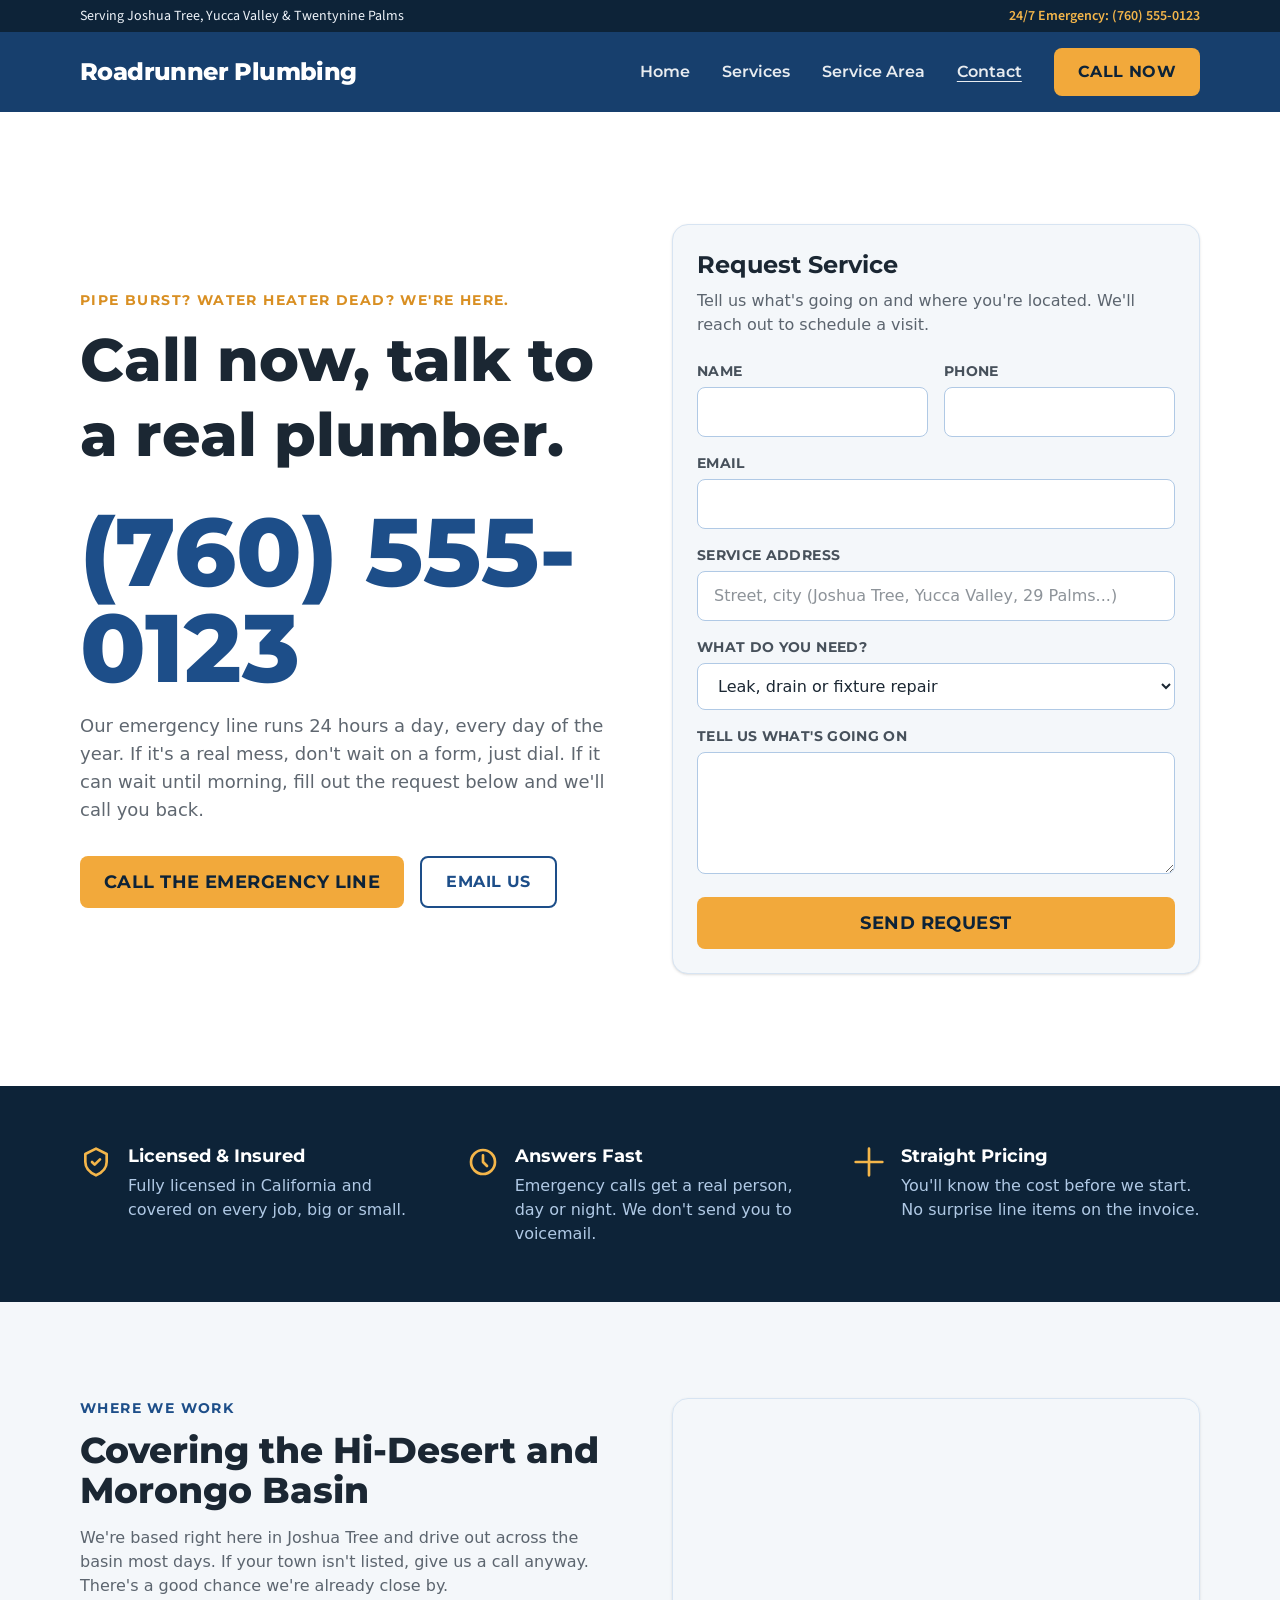
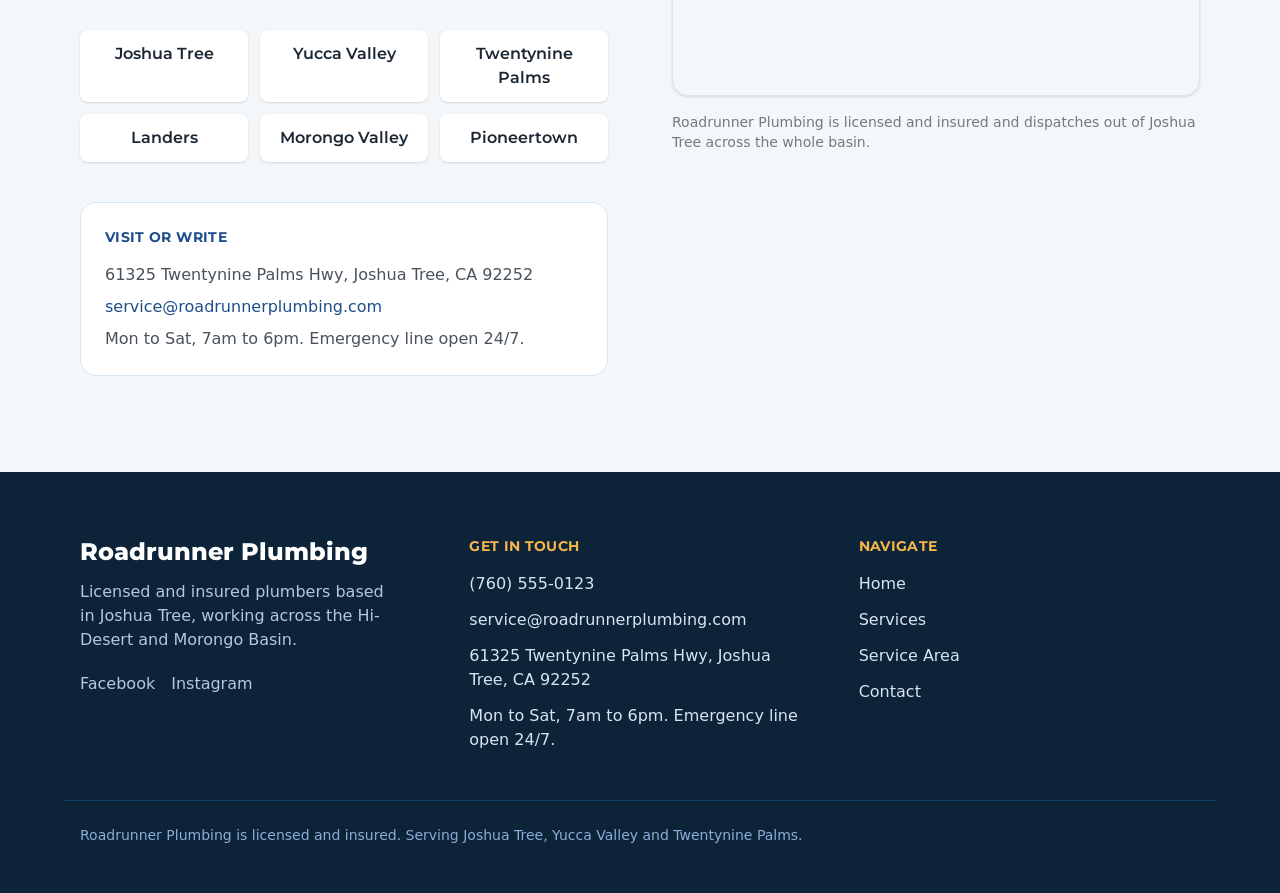
==== contact.html @ be27f676 "Initial site generated by Tibly" ====
<!DOCTYPE html>
<html lang="en">
<head>
<meta charset="utf-8">
<meta name="viewport" content="width=device-width, initial-scale=1">
<title>Contact Roadrunner Plumbing | Joshua Tree, Yucca Valley &amp; Twentynine Palms</title>
<meta name="description" content="Call our 24/7 emergency line or send us your plumbing issue and we'll get back to you fast. Roadrunner Plumbing serves Joshua Tree, Yucca Valley and Twentynine Palms.">
<link rel="canonical" href="https://roadrunner-plumbing-5450.sites.tibly.ai/contact">
<meta property="og:type" content="website">
<meta property="og:url" content="https://roadrunner-plumbing-5450.sites.tibly.ai/contact">
<meta property="og:site_name" content="Roadrunner Plumbing">
<meta property="og:title" content="Contact Roadrunner Plumbing | Joshua Tree, Yucca Valley &amp; Twentynine Palms">
<meta property="og:description" content="Call our 24/7 emergency line or send us your plumbing issue and we'll get back to you fast. Roadrunner Plumbing serves Joshua Tree, Yucca Valley and Twentynine Palms.">
<meta name="twitter:card" content="summary_large_image">
<link rel="icon" href="/favicon.svg" type="image/svg+xml">
<link rel="preconnect" href="https://fonts.googleapis.com">
<link rel="preconnect" href="https://fonts.gstatic.com" crossorigin>
<link href="https://fonts.googleapis.com/css2?family=Montserrat:wght@500;700;800;900&family=Source+Sans+Pro:wght@400;600&display=swap" rel="stylesheet">
<style>details[open] > *:not(summary){animation:tibly-acc .35s ease}@keyframes tibly-acc{from{opacity:0;transform:translateY(-4px)}}</style>
<style>@media (prefers-reduced-motion:no-preference){.tibly-fx{opacity:0;transform:translateY(24px);transition:opacity .7s ease,transform .7s ease}.tibly-fx.tibly-fx-in{opacity:1;transform:none}}</style>
<script>addEventListener('DOMContentLoaded',function(){if(!('IntersectionObserver' in window))return;var io=new IntersectionObserver(function(es){es.forEach(function(en){if(en.isIntersecting){en.target.classList.add('tibly-fx-in');io.unobserve(en.target)}})},{rootMargin:'0px 0px -8% 0px'});document.querySelectorAll('section[data-block] > *').forEach(function(el){if(el.getBoundingClientRect().top>innerHeight){el.classList.add('tibly-fx');io.observe(el)}})});</script>
<style>.tibly-ba{position:relative;overflow:hidden;--ba:50%;cursor:ew-resize;touch-action:pan-y;user-select:none;-webkit-user-select:none}.tibly-ba>img{display:block;width:100%;height:100%;object-fit:cover}.tibly-ba .tibly-ba-before{position:absolute;inset:0;clip-path:inset(0 calc(100% - var(--ba)) 0 0)}.tibly-ba .tibly-ba-before img{display:block;width:100%;height:100%;object-fit:cover}.tibly-ba::after{content:'';position:absolute;top:0;bottom:0;left:var(--ba);width:2px;margin-left:-1px;background:#fff;box-shadow:0 0 6px rgba(0,0,0,.55);pointer-events:none;z-index:1}.tibly-ba::before{content:'';position:absolute;top:50%;left:var(--ba);width:44px;height:44px;transform:translate(-50%,-50%);border-radius:9999px;background:rgba(0,0,0,.75) url("data:image/svg+xml,%3Csvg%20xmlns='http://www.w3.org/2000/svg'%20viewBox='0%200%2024%2024'%20fill='%23fff'%3E%3Cpath%20d='M9%206l-6%206%206%206zM15%206l6%206-6%206z'/%3E%3C/svg%3E") center/22px 22px no-repeat;border:2px solid #fff;box-shadow:0 2px 8px rgba(0,0,0,.4);pointer-events:none;z-index:1}.tibly-ba input[type=range]{position:absolute;inset:0;width:100%;height:100%;margin:0;opacity:0;pointer-events:none;-webkit-appearance:none;appearance:none;z-index:2}[data-lightbox]{cursor:zoom-in}.tibly-lb{position:fixed;inset:0;z-index:9999;background:rgba(0,0,0,.92);display:flex;align-items:center;justify-content:center;cursor:zoom-out;padding:24px}.tibly-lb img{max-width:100%;max-height:100%;object-fit:contain}</style>
<script>document.addEventListener('input',function(e){var t=e.target;if(!t||t.type!=='range')return;var c=t.closest&&t.closest('.tibly-ba');if(c)c.style.setProperty('--ba',t.value+'%')});document.addEventListener('pointerdown',function(e){var c=e.target.closest&&e.target.closest('.tibly-ba');if(!c||e.button>0)return;e.preventDefault();var inp=c.querySelector('input[type=range]');var set=function(x){var r=c.getBoundingClientRect();if(!r.width)return;var p=Math.max(0,Math.min(100,(x-r.left)*100/r.width));c.style.setProperty('--ba',p+'%');if(inp)inp.value=Math.round(p)};set(e.clientX);var mv=function(ev){set(ev.clientX)};var up=function(){document.removeEventListener('pointermove',mv);document.removeEventListener('pointerup',up);document.removeEventListener('pointercancel',up)};document.addEventListener('pointermove',mv);document.addEventListener('pointerup',up);document.addEventListener('pointercancel',up)});document.addEventListener('click',function(e){var im=e.target.closest&&e.target.closest('[data-lightbox]');if(!im||!(im.currentSrc||im.src))return;e.preventDefault();var o=document.createElement('div');o.className='tibly-lb';var big=document.createElement('img');big.src=im.currentSrc||im.src;big.alt=im.alt||'';o.appendChild(big);o.addEventListener('click',function(){o.remove()});document.addEventListener('keydown',function esc(ev){if(ev.key==='Escape'){o.remove();document.removeEventListener('keydown',esc)}});document.body.appendChild(o)});document.addEventListener('click',function(e){var x=e.target.closest&&e.target.closest('[data-announce-close]');if(!x)return;var b=x.closest('[data-announce]');if(b){b.style.display='none';try{sessionStorage.setItem('tibly-announce','1')}catch(_){}}});addEventListener('DOMContentLoaded',function(){try{if(sessionStorage.getItem('tibly-announce')==='1'){var b=document.querySelector('[data-announce]');if(b)b.style.display='none'}}catch(_){}if('IntersectionObserver' in window&&!matchMedia('(prefers-reduced-motion:reduce)').matches){var els=document.querySelectorAll('[data-count]');if(els.length){var io=new IntersectionObserver(function(es){es.forEach(function(en){if(!en.isIntersecting)return;io.unobserve(en.target);var el=en.target,s=el.textContent||'',m=s.match(/[\d,]*\d(?:\.\d+)?/);if(!m)return;var raw=m[0],num=parseFloat(raw.replace(/,/g,''));if(!isFinite(num))return;var pre=s.slice(0,m.index),post=s.slice(m.index+raw.length),grp=raw.indexOf(',')>=0,dec=(raw.split('.')[1]||'').length,t0=performance.now();requestAnimationFrame(function tick(now){var p=Math.min((now-t0)/1400,1);p=1-Math.pow(1-p,3);var v=(num*p).toFixed(dec);if(grp)v=Number(v).toLocaleString('en-US',{minimumFractionDigits:dec});el.textContent=pre+v+post;if(p<1)requestAnimationFrame(tick)})})},{rootMargin:'0px 0px -10% 0px'});els.forEach(function(el){io.observe(el)})}}var badge=document.querySelector('[data-tibly-open]');if(badge){var src=document.querySelector('[data-tibly-field="hours"]');var txt=(src&&src.textContent||'').toLowerCase();var days=['sun','mon','tue','wed','thu','fri','sat'];var toMin=function(h,mm,ap){h=+h;mm=+(mm||0);if(ap==='pm'&&h!==12)h+=12;if(ap==='am'&&h===12)h=0;return h*60+mm};var spans=[];var re=/(sun|mon|tue|wed|thu|fri|sat|daily|every ?day)[a-z]*\s*(?:[-\u2013\u2014]\s*(sun|mon|tue|wed|thu|fri|sat)[a-z]*)?\s*:?\s*(\d{1,2})(?::(\d{2}))?\s*(am|pm)?\s*[-\u2013\u2014]\s*(\d{1,2})(?::(\d{2}))?\s*(am|pm)?/g,mm;while((mm=re.exec(txt))){var d1=mm[1].slice(0,3),d2=mm[2],ap1=mm[5]||(mm[8]==='pm'&&+mm[3]<=+mm[6]?'am':mm[8]),o=toMin(mm[3],mm[4],ap1),c=toMin(mm[6],mm[7],mm[8]);var from=d1==='dai'||d1==='eve'?0:days.indexOf(d1),to=d2?days.indexOf(d2.slice(0,3)):(d1==='dai'||d1==='eve'?6:from);if(from<0)continue;for(var d=from;;d=(d+1)%7){spans.push([d,o,c]);if(d===to)break}}if(spans.length){var now=new Date(),cur=now.getDay(),min=now.getHours()*60+now.getMinutes();var open=spans.some(function(s){return s[0]===cur&&min>=s[1]&&min<s[2]});badge.textContent=open?(badge.getAttribute('data-open-text')||'Open now'):(badge.getAttribute('data-closed-text')||'Closed now');badge.setAttribute('data-state',open?'open':'closed');badge.hidden=false}}});</script>
<style>header a[aria-current="page"]:not(:has(img,svg)){text-decoration:underline;text-underline-offset:4px;text-decoration-thickness:1px}</style>
<style>#nav-open~[class*="peer-checked:"][class*="fixed"]{min-height:100vh;min-height:100dvh}@media (prefers-reduced-motion:no-preference){label[for="nav-open"] span{transition:transform .3s ease,opacity .2s ease}header:has(#nav-open:checked) label[for="nav-open"]:not([aria-label="Close" i]) span:not(:has(span)):nth-of-type(1){transform:translateY(8px) rotate(45deg)}header:has(#nav-open:checked) label[for="nav-open"]:not([aria-label="Close" i]) span:not(:has(span)):nth-of-type(2){opacity:0}header:has(#nav-open:checked) label[for="nav-open"]:not([aria-label="Close" i]) span:not(:has(span)):nth-of-type(3){transform:translateY(-8px) rotate(-45deg)}#nav-open:checked~[class*="peer-checked:"]{animation:tibly-nav-in .25s ease}#nav-open:checked~[class*="peer-checked:"] label[for="nav-open"]{display:inline-block;animation:tibly-x-in .35s ease}@keyframes tibly-nav-in{from{opacity:0;transform:translateY(10px)}}@keyframes tibly-x-in{from{opacity:0;transform:rotate(-90deg) scale(.6)}}}</style>
<link rel="stylesheet" href="/styles.css?v=61025ad1">
</head>
<body>
<!-- block:header -->
<header class="relative font-body text-ink">
  <input type="checkbox" id="nav-open" class="peer sr-only">

  <div class="bg-brand-900 text-brand-50">
    <div class="mx-auto flex max-w-6xl items-center justify-between px-4 py-1.5 text-sm">
      <span>Serving Joshua Tree, Yucca Valley &amp; Twentynine Palms</span>
      <a href="tel:+17605550123" data-tibly-field="phone" class="hidden font-semibold text-accent-400 hover:text-accent-300 sm:inline">24/7 Emergency: (760) 555-0123</a>
    </div>
  </div>

  <div class="bg-brand-700">
    <div class="mx-auto flex max-w-6xl items-center justify-between px-4 py-4">
      <a href="/" class="font-display text-xl font-extrabold tracking-tight text-white md:text-2xl">
        <span data-tibly-field="business-name">Roadrunner Plumbing</span>
      </a>

      <nav class="hidden items-center gap-8 md:flex">
        <a href="/" class="font-display font-semibold text-white/90 transition-colors hover:text-accent-400">Home</a>
        <a href="/services" class="font-display font-semibold text-white/90 transition-colors hover:text-accent-400">Services</a>
        <a href="/service-area" class="font-display font-semibold text-white/90 transition-colors hover:text-accent-400">Service Area</a>
        <a href="/contact" class="font-display font-semibold text-white/90 transition-colors hover:text-accent-400" aria-current="page">Contact</a>
        <a href="tel:+17605550123" data-tibly-field="phone" class="btn">Call Now</a>
      </nav>

      <label for="nav-open" class="md:hidden cursor-pointer text-white" aria-label="Menu">
        <svg class="h-8 w-8" viewBox="0 0 24 24" fill="none" stroke="currentColor" stroke-width="2" stroke-linecap="round">
          <line x1="3" y1="6" x2="21" y2="6"/>
          <line x1="3" y1="12" x2="21" y2="12"/>
          <line x1="3" y1="18" x2="21" y2="18"/>
        </svg>
      </label>
    </div>
  </div>

  <div class="hidden peer-checked:flex md:hidden fixed inset-0 z-50 flex-col bg-brand-800 px-6 py-6">
    <div class="flex items-center justify-between">
      <span class="font-display text-xl font-extrabold text-white" data-tibly-field="business-name">Roadrunner Plumbing</span>
      <label for="nav-open" aria-label="Close" class="cursor-pointer text-white">
        <svg class="h-8 w-8" viewBox="0 0 24 24" fill="none" stroke="currentColor" stroke-width="2" stroke-linecap="round">
          <line x1="18" y1="6" x2="6" y2="18"/>
          <line x1="6" y1="6" x2="18" y2="18"/>
        </svg>
      </label>
    </div>

    <nav class="mt-16 flex flex-col gap-8">
      <a href="/" class="font-display text-3xl font-bold text-white">Home</a>
      <a href="/services" class="font-display text-3xl font-bold text-white">Services</a>
      <a href="/service-area" class="font-display text-3xl font-bold text-white">Service Area</a>
      <a href="/contact" class="font-display text-3xl font-bold text-white" aria-current="page">Contact</a>
    </nav>

    <div class="mt-auto">
      <a href="tel:+17605550123" data-tibly-field="phone" class="btn w-full text-lg">Call (760) 555-0123</a>
    </div>
  </div>
</header>
<!-- /block:header -->
<!-- block:quote-cta -->
<section class="bg-white py-16 md:py-28" data-block="quote-cta">
  <div class="mx-auto max-w-6xl px-4">
    <div class="grid grid-cols-1 gap-12 lg:grid-cols-2 lg:gap-16">

      <div class="flex flex-col justify-center">
        <p class="font-display text-sm font-bold uppercase tracking-widest text-accent-600">Pipe burst? Water heater dead? We're here.</p>
        <h1 class="mt-3 font-display text-4xl font-extrabold leading-tight text-ink md:text-6xl">
          Call now, talk to<br class="hidden md:block"> a real plumber.
        </h1>
        <a href="tel:+17605550123" data-tibly-field="phone" class="mt-8 block font-display text-6xl font-extrabold leading-none text-brand-600 transition-colors hover:text-brand-500 md:text-8xl">
          (760) 555-0123
        </a>
        <p class="mt-4 max-w-prose text-lg text-ink/70">
          Our emergency line runs 24 hours a day, every day of the year. If it's a real mess, don't wait on a form, just dial. If it can wait until morning, fill out the request below and we'll call you back.
        </p>
        <div class="mt-8 flex flex-col gap-4 sm:flex-row">
          <a href="tel:+17605550123" data-tibly-field="phone" class="btn text-lg">Call the Emergency Line</a>
          <a href="mailto:service@roadrunnerplumbing.com" data-tibly-field="email" class="inline-flex items-center justify-center gap-2 rounded-md border-2 border-brand-600 px-6 py-3 font-display font-bold uppercase tracking-wide text-brand-600 transition-all duration-200 hover:bg-brand-600 hover:text-white">
            Email Us
          </a>
        </div>
      </div>

      <div class="card">
        <h2 class="font-display text-2xl font-bold text-ink">Request Service</h2>
        <p class="mt-2 text-ink/70">Tell us what's going on and where you're located. We'll reach out to schedule a visit.</p>

        <form method="POST" action="https://api.tibly.ai/api/public/site-forms" class="mt-6 space-y-4">
          <input type="hidden" name="_page" value="/contact">
          <input type="text" name="_gotcha" class="hidden" tabindex="-1" autocomplete="off" aria-hidden="true">

          <div class="grid grid-cols-1 gap-4 sm:grid-cols-2">
            <div>
              <label for="name" class="block font-display text-sm font-bold uppercase tracking-wide text-ink/80">Name</label>
              <input id="name" name="name" type="text" required class="mt-1.5 w-full rounded-md border border-brand-200 bg-white px-4 py-3 text-ink focus:outline-none focus:ring-2 focus:ring-brand-500">
            </div>
            <div>
              <label for="phone" class="block font-display text-sm font-bold uppercase tracking-wide text-ink/80">Phone</label>
              <input id="phone" name="phone" type="tel" required class="mt-1.5 w-full rounded-md border border-brand-200 bg-white px-4 py-3 text-ink focus:outline-none focus:ring-2 focus:ring-brand-500">
            </div>
          </div>

          <div>
            <label for="email" class="block font-display text-sm font-bold uppercase tracking-wide text-ink/80">Email</label>
            <input id="email" name="email" type="email" class="mt-1.5 w-full rounded-md border border-brand-200 bg-white px-4 py-3 text-ink focus:outline-none focus:ring-2 focus:ring-brand-500">
          </div>

          <div>
            <label for="address" class="block font-display text-sm font-bold uppercase tracking-wide text-ink/80">Service Address</label>
            <input id="address" name="address" type="text" placeholder="Street, city (Joshua Tree, Yucca Valley, 29 Palms...)" class="mt-1.5 w-full rounded-md border border-brand-200 bg-white px-4 py-3 text-ink focus:outline-none focus:ring-2 focus:ring-brand-500">
          </div>

          <div>
            <label for="service" class="block font-display text-sm font-bold uppercase tracking-wide text-ink/80">What do you need?</label>
            <select id="service" name="service" class="mt-1.5 w-full rounded-md border border-brand-200 bg-white px-4 py-3 text-ink focus:outline-none focus:ring-2 focus:ring-brand-500">
              <option value="general-repair">Leak, drain or fixture repair</option>
              <option value="water-heater">Water heater repair or install</option>
              <option value="repipe">Repiping</option>
              <option value="emergency">Emergency, ASAP</option>
              <option value="other">Something else</option>
            </select>
          </div>

          <div>
            <label for="message" class="block font-display text-sm font-bold uppercase tracking-wide text-ink/80">Tell us what's going on</label>
            <textarea id="message" name="message" rows="4" required class="mt-1.5 w-full rounded-md border border-brand-200 bg-white px-4 py-3 text-ink focus:outline-none focus:ring-2 focus:ring-brand-500"></textarea>
          </div>

          <button type="submit" class="btn w-full text-lg">Send Request</button>
        </form>
      </div>

    </div>
  </div>
</section>
<!-- /block:quote-cta -->
<!-- block:trust-bar -->
<section class="bg-brand-900 py-14 text-white" data-block="trust-bar">
  <div class="mx-auto max-w-6xl px-4">
    <div class="grid grid-cols-1 gap-10 sm:grid-cols-3">

      <div class="flex items-start gap-4">
        <svg class="mt-1 h-8 w-8 shrink-0 text-accent-400" viewBox="0 0 24 24" fill="none" stroke="currentColor" stroke-width="2" stroke-linecap="round" stroke-linejoin="round">
          <path d="M12 2l8 4v6c0 5-3.5 8-8 10-4.5-2-8-5-8-10V6l8-4z"/>
          <path d="M9 12l2 2 4-4"/>
        </svg>
        <div>
          <h3 class="font-display text-lg font-bold">Licensed &amp; Insured</h3>
          <p class="mt-1 text-brand-200">Fully licensed in California and covered on every job, big or small.</p>
        </div>
      </div>

      <div class="flex items-start gap-4">
        <svg class="mt-1 h-8 w-8 shrink-0 text-accent-400" viewBox="0 0 24 24" fill="none" stroke="currentColor" stroke-width="2" stroke-linecap="round" stroke-linejoin="round">
          <circle cx="12" cy="12" r="9"/>
          <path d="M12 7v5l3 3"/>
        </svg>
        <div>
          <h3 class="font-display text-lg font-bold">Answers Fast</h3>
          <p class="mt-1 text-brand-200">Emergency calls get a real person, day or night. We don't send you to voicemail.</p>
        </div>
      </div>

      <div class="flex items-start gap-4">
        <svg class="mt-1 h-8 w-8 shrink-0 text-accent-400" viewBox="0 0 24 24" fill="none" stroke="currentColor" stroke-width="2" stroke-linecap="round" stroke-linejoin="round">
          <path d="M12 2v20M2 12h20"/>
        </svg>
        <div>
          <h3 class="font-display text-lg font-bold">Straight Pricing</h3>
          <p class="mt-1 text-brand-200">You'll know the cost before we start. No surprise line items on the invoice.</p>
        </div>
      </div>

    </div>
  </div>
</section>
<!-- /block:trust-bar -->
<!-- block:coverage-area -->
<section class="bg-surface py-16 md:py-24" data-block="coverage-area">
  <div class="mx-auto max-w-6xl px-4">
    <div class="grid grid-cols-1 gap-12 lg:grid-cols-2 lg:gap-16">

      <div>
        <p class="font-display text-sm font-bold uppercase tracking-widest text-brand-600">Where we work</p>
        <h2 class="mt-3 font-display text-3xl font-extrabold text-ink md:text-4xl">Covering the Hi-Desert and Morongo Basin</h2>
        <p class="mt-4 max-w-prose text-ink/70">
          We're based right here in Joshua Tree and drive out across the basin most days. If your town isn't listed, give us a call anyway. There's a good chance we're already close by.
        </p>

        <ul class="mt-8 grid grid-cols-2 gap-3 font-display font-semibold text-ink sm:grid-cols-3">
          <li class="rounded-md bg-white px-4 py-3 text-center shadow-sm">Joshua Tree</li>
          <li class="rounded-md bg-white px-4 py-3 text-center shadow-sm">Yucca Valley</li>
          <li class="rounded-md bg-white px-4 py-3 text-center shadow-sm">Twentynine Palms</li>
          <li class="rounded-md bg-white px-4 py-3 text-center shadow-sm">Landers</li>
          <li class="rounded-md bg-white px-4 py-3 text-center shadow-sm">Morongo Valley</li>
          <li class="rounded-md bg-white px-4 py-3 text-center shadow-sm">Pioneertown</li>
        </ul>

        <div class="mt-10 rounded-lg border border-brand-100 bg-white p-6">
          <h3 class="font-display text-sm font-bold uppercase tracking-wide text-brand-600">Visit or Write</h3>
          <ul class="mt-4 space-y-2 text-ink/80">
            <li data-tibly-field="address">61325 Twentynine Palms Hwy, Joshua Tree, CA 92252</li>
            <li>
              <a href="mailto:service@roadrunnerplumbing.com" data-tibly-field="email" class="text-brand-600 hover:text-brand-500">service@roadrunnerplumbing.com</a>
            </li>
            <li class="flex items-center gap-2">
              <span data-tibly-field="hours">Mon to Sat, 7am to 6pm. Emergency line open 24/7.</span>
              <span data-tibly-open hidden class="rounded-full px-2 py-0.5 text-xs font-bold uppercase data-[state=open]:bg-accent-100 data-[state=open]:text-accent-700 data-[state=closed]:bg-brand-100 data-[state=closed]:text-brand-700"></span>
            </li>
          </ul>
        </div>
      </div>

      <div class="flex flex-col">
        <div class="overflow-hidden rounded-lg border border-brand-100 shadow-sm">
          <iframe data-tibly-field="map" title="Map" loading="lazy" class="w-full aspect-video border-0" src="https://www.google.com/maps?q=61325+Twentynine+Palms+Hwy+Joshua+Tree+CA+92252&output=embed"></iframe>
        </div>
        <p class="mt-4 text-sm text-ink/60">
          <span data-tibly-field="business-name">Roadrunner Plumbing</span> is licensed and insured and dispatches out of Joshua Tree across the whole basin.
        </p>
      </div>

    </div>
  </div>
</section>
<!-- /block:coverage-area -->
<!-- block:footer -->
<footer class="bg-brand-900 pb-24 pt-16 text-brand-50 md:pb-12">
  <div class="mx-auto grid max-w-6xl grid-cols-1 gap-12 px-4 md:grid-cols-3">
    <div>
      <h2 class="font-display text-2xl font-extrabold text-white">
        <span data-tibly-field="business-name">Roadrunner Plumbing</span>
      </h2>
      <p class="mt-3 max-w-xs text-brand-200">
        Licensed and insured plumbers based in Joshua Tree, working across the Hi-Desert and Morongo Basin.
      </p>
      <div data-tibly-field="links" class="mt-5 flex gap-4">
        <a href="https://facebook.com" class="text-brand-200 transition-colors hover:text-accent-400">Facebook</a>
        <a href="https://instagram.com" class="text-brand-200 transition-colors hover:text-accent-400">Instagram</a>
      </div>
    </div>

    <div>
      <h3 class="font-display text-sm font-bold uppercase tracking-wide text-accent-400">Get In Touch</h3>
      <ul class="mt-4 space-y-3 text-brand-100">
        <li>
          <a href="tel:+17605550123" data-tibly-field="phone" class="hover:text-white">(760) 555-0123</a>
        </li>
        <li>
          <a href="mailto:service@roadrunnerplumbing.com" data-tibly-field="email" class="hover:text-white">service@roadrunnerplumbing.com</a>
        </li>
        <li data-tibly-field="address">61325 Twentynine Palms Hwy, Joshua Tree, CA 92252</li>
        <li data-tibly-field="hours">Mon to Sat, 7am to 6pm. Emergency line open 24/7.</li>
      </ul>
    </div>

    <div>
      <h3 class="font-display text-sm font-bold uppercase tracking-wide text-accent-400">Navigate</h3>
      <nav class="mt-4 flex flex-col gap-3 text-brand-100">
        <a href="/" class="hover:text-white">Home</a>
        <a href="/services" class="hover:text-white">Services</a>
        <a href="/service-area" class="hover:text-white">Service Area</a>
        <a href="/contact" class="hover:text-white">Contact</a>
      </nav>
    </div>
  </div>

  <div class="mx-auto mt-12 max-w-6xl border-t border-brand-700 px-4 pt-6 text-sm text-brand-300">
    <span data-tibly-field="business-name">Roadrunner Plumbing</span> is licensed and insured. Serving Joshua Tree, Yucca Valley and Twentynine Palms.
  </div>

  <div class="fixed bottom-0 inset-x-0 z-40 md:hidden">
    <a href="tel:+17605550123" data-tibly-field="phone" class="flex w-full items-center justify-center bg-accent-500 py-4 font-display text-lg font-bold uppercase tracking-wide text-brand-900 transition-colors hover:bg-accent-400">
      Call Now: (760) 555-0123
    </a>
  </div>
</footer>
<!-- /block:footer -->
  <script async src="https://api.tibly.ai/widget/v1.js"></script>
</body>
</html>
---- styles.css ----
/*! tailwindcss v4.3.2 | MIT License | https://tailwindcss.com */
@layer properties{@supports (((-webkit-hyphens:none)) and (not (margin-trim:inline))) or ((-moz-orient:inline) and (not (color:rgb(from red r g b)))){*,:before,:after,::backdrop{--tw-scroll-snap-strictness:proximity;--tw-space-y-reverse:0;--tw-border-style:solid;--tw-leading:initial;--tw-font-weight:initial;--tw-tracking:initial;--tw-shadow:0 0 #0000;--tw-shadow-color:initial;--tw-shadow-alpha:100%;--tw-inset-shadow:0 0 #0000;--tw-inset-shadow-color:initial;--tw-inset-shadow-alpha:100%;--tw-ring-color:initial;--tw-ring-shadow:0 0 #0000;--tw-inset-ring-color:initial;--tw-inset-ring-shadow:0 0 #0000;--tw-ring-inset:initial;--tw-ring-offset-width:0px;--tw-ring-offset-color:#fff;--tw-ring-offset-shadow:0 0 #0000;--tw-duration:initial;--tw-translate-x:0;--tw-translate-y:0;--tw-translate-z:0}}}@layer theme{:root,:host{--font-sans:ui-sans-serif, system-ui, sans-serif, "Apple Color Emoji", "Segoe UI Emoji", "Segoe UI Symbol", "Noto Color Emoji";--font-mono:ui-monospace, SFMono-Regular, Menlo, Monaco, Consolas, "Liberation Mono", "Courier New", monospace;--color-white:#fff;--spacing:.25rem;--container-xs:20rem;--container-sm:24rem;--container-md:28rem;--container-2xl:42rem;--container-6xl:72rem;--text-xs:.75rem;--text-xs--line-height:calc(1 / .75);--text-sm:.875rem;--text-sm--line-height:calc(1.25 / .875);--text-base:1rem;--text-base--line-height:calc(1.5 / 1);--text-lg:1.125rem;--text-lg--line-height:calc(1.75 / 1.125);--text-xl:1.25rem;--text-xl--line-height:calc(1.75 / 1.25);--text-2xl:1.5rem;--text-2xl--line-height:calc(2 / 1.5);--text-3xl:1.875rem;--text-3xl--line-height:calc(2.25 / 1.875);--text-4xl:2.25rem;--text-4xl--line-height:calc(2.5 / 2.25);--text-5xl:3rem;--text-5xl--line-height:1;--text-6xl:3.75rem;--text-6xl--line-height:1;--text-7xl:4.5rem;--text-7xl--line-height:1;--text-8xl:6rem;--text-8xl--line-height:1;--text-9xl:8rem;--text-9xl--line-height:1;--font-weight-semibold:600;--font-weight-bold:700;--font-weight-extrabold:800;--tracking-tight:-.025em;--tracking-wide:.025em;--tracking-widest:.1em;--leading-tight:1.25;--radius-sm:.25rem;--radius-md:.5rem;--radius-lg:1rem;--aspect-video:16 / 9;--default-transition-duration:.15s;--default-transition-timing-function:cubic-bezier(.4, 0, .2, 1);--default-font-family:var(--font-sans);--default-mono-font-family:var(--font-mono);--color-brand-50:#eef3f9;--color-brand-100:#d7e4f2;--color-brand-200:#b0c9e5;--color-brand-300:#89aed8;--color-brand-400:#4d7dbd;--color-brand-500:#2c5ea0;--color-brand-600:#1d4e89;--color-brand-700:#173f6d;--color-brand-800:#123152;--color-brand-900:#0d2338;--color-accent-50:#fef6ea;--color-accent-100:#fce9c8;--color-accent-200:#f9d38f;--color-accent-300:#f6bd63;--color-accent-400:#f4b64a;--color-accent-500:#f2a93b;--color-accent-600:#d98f22;--color-accent-700:#b3721a;--color-accent-800:#8c5814;--color-accent-900:#66400e;--color-surface:#f4f7fa;--color-ink:#1b2733;--font-display:"Montserrat", sans-serif;--font-body:"Source Sans Pro", sans-serif;--animate-marquee:marquee 30s linear infinite;--animate-kenburns:kenburns 18s ease-in-out infinite alternate;--animate-float:float 6s ease-in-out infinite;--animate-pulse-soft:pulse-soft 4s ease-in-out infinite;--animate-spin-slow:spin-slow 24s linear infinite}}@layer base{*,:after,:before,::backdrop{box-sizing:border-box;border:0 solid;margin:0;padding:0}::file-selector-button{box-sizing:border-box;border:0 solid;margin:0;padding:0}html,:host{-webkit-text-size-adjust:100%;tab-size:4;line-height:1.5;font-family:var(--default-font-family,ui-sans-serif, system-ui, sans-serif, "Apple Color Emoji", "Segoe UI Emoji", "Segoe UI Symbol", "Noto Color Emoji");font-feature-settings:var(--default-font-feature-settings,normal);font-variation-settings:var(--default-font-variation-settings,normal);-webkit-tap-highlight-color:transparent}hr{height:0;color:inherit;border-top-width:1px}abbr:where([title]){-webkit-text-decoration:underline dotted;text-decoration:underline dotted}h1,h2,h3,h4,h5,h6{font-size:inherit;font-weight:inherit}a{color:inherit;-webkit-text-decoration:inherit;-webkit-text-decoration:inherit;-webkit-text-decoration:inherit;text-decoration:inherit}b,strong{font-weight:bolder}code,kbd,samp,pre{font-family:var(--default-mono-font-family,ui-monospace, SFMono-Regular, Menlo, Monaco, Consolas, "Liberation Mono", "Courier New", monospace);font-feature-settings:var(--default-mono-font-feature-settings,normal);font-variation-settings:var(--default-mono-font-variation-settings,normal);font-size:1em}small{font-size:80%}sub,sup{vertical-align:baseline;font-size:75%;line-height:0;position:relative}sub{bottom:-.25em}sup{top:-.5em}table{text-indent:0;border-color:inherit;border-collapse:collapse}:-moz-focusring{outline:auto}progress{vertical-align:baseline}summary{display:list-item}ol,ul,menu{list-style:none}img,svg,video,canvas,audio,iframe,embed,object{vertical-align:middle;display:block}img,video{max-width:100%;height:auto}button,input,select,optgroup,textarea{font:inherit;font-feature-settings:inherit;font-variation-settings:inherit;letter-spacing:inherit;color:inherit;opacity:1;background-color:#0000;border-radius:0}::file-selector-button{font:inherit;font-feature-settings:inherit;font-variation-settings:inherit;letter-spacing:inherit;color:inherit;opacity:1;background-color:#0000;border-radius:0}:where(select:is([multiple],[size])) optgroup{font-weight:bolder}:where(select:is([multiple],[size])) optgroup option{padding-inline-start:20px}::file-selector-button{margin-inline-end:4px}::placeholder{opacity:1}@supports (not ((-webkit-appearance:-apple-pay-button))) or (contain-intrinsic-size:1px){::placeholder{color:currentColor}@supports (color:color-mix(in lab, red, red)){::placeholder{color:color-mix(in oklab, currentcolor 50%, transparent)}}}textarea{resize:vertical}::-webkit-search-decoration{-webkit-appearance:none}::-webkit-date-and-time-value{min-height:1lh;text-align:inherit}::-webkit-datetime-edit{display:inline-flex}::-webkit-datetime-edit-fields-wrapper{padding:0}::-webkit-datetime-edit{padding-block:0}::-webkit-datetime-edit-year-field{padding-block:0}::-webkit-datetime-edit-month-field{padding-block:0}::-webkit-datetime-edit-day-field{padding-block:0}::-webkit-datetime-edit-hour-field{padding-block:0}::-webkit-datetime-edit-minute-field{padding-block:0}::-webkit-datetime-edit-second-field{padding-block:0}::-webkit-datetime-edit-millisecond-field{padding-block:0}::-webkit-datetime-edit-meridiem-field{padding-block:0}::-webkit-calendar-picker-indicator{line-height:1}:-moz-ui-invalid{box-shadow:none}button,input:where([type=button],[type=reset],[type=submit]){appearance:button}::file-selector-button{appearance:button}::-webkit-inner-spin-button{height:auto}::-webkit-outer-spin-button{height:auto}[hidden]:where(:not([hidden=until-found])){display:none!important}}@layer components{.btn{justify-content:center;align-items:center;gap:calc(var(--spacing) * 2);border-radius:var(--radius-md);background-color:var(--color-accent-500);padding-inline:calc(var(--spacing) * 6);padding-block:calc(var(--spacing) * 3);font-family:var(--font-display);--tw-font-weight:var(--font-weight-bold);font-weight:var(--font-weight-bold);--tw-tracking:var(--tracking-wide);letter-spacing:var(--tracking-wide);color:var(--color-brand-900);text-transform:uppercase;transition-property:all;transition-timing-function:var(--tw-ease,var(--default-transition-timing-function));transition-duration:var(--tw-duration,var(--default-transition-duration));--tw-duration:.2s;transition-duration:.2s;display:inline-flex}@media (hover:hover){.btn:hover{--tw-translate-y:calc(var(--spacing) * -.5);translate:var(--tw-translate-x) var(--tw-translate-y);background-color:var(--color-accent-400)}}.btn:focus{--tw-outline-style:none;outline-style:none}.btn:focus-visible{--tw-ring-shadow:var(--tw-ring-inset,) 0 0 0 calc(2px + var(--tw-ring-offset-width)) var(--tw-ring-color,currentcolor);box-shadow:var(--tw-inset-shadow), var(--tw-inset-ring-shadow), var(--tw-ring-offset-shadow), var(--tw-ring-shadow), var(--tw-shadow);--tw-ring-color:var(--color-accent-700);--tw-ring-offset-width:2px;--tw-ring-offset-shadow:var(--tw-ring-inset,) 0 0 0 var(--tw-ring-offset-width) var(--tw-ring-offset-color)}.btn-secondary{justify-content:center;align-items:center;gap:calc(var(--spacing) * 2);border-radius:var(--radius-md);border-style:var(--tw-border-style);border-width:2px;border-color:var(--color-white);padding-inline:calc(var(--spacing) * 6);padding-block:calc(var(--spacing) * 3);font-family:var(--font-display);--tw-font-weight:var(--font-weight-bold);font-weight:var(--font-weight-bold);--tw-tracking:var(--tracking-wide);letter-spacing:var(--tracking-wide);color:var(--color-white);text-transform:uppercase;transition-property:all;transition-timing-function:var(--tw-ease,var(--default-transition-timing-function));transition-duration:var(--tw-duration,var(--default-transition-duration));--tw-duration:.2s;transition-duration:.2s;display:inline-flex}@media (hover:hover){.btn-secondary:hover{background-color:var(--color-white);color:var(--color-brand-700)}}.btn-secondary:focus{--tw-outline-style:none;outline-style:none}.btn-secondary:focus-visible{--tw-ring-shadow:var(--tw-ring-inset,) 0 0 0 calc(2px + var(--tw-ring-offset-width)) var(--tw-ring-color,currentcolor);box-shadow:var(--tw-inset-shadow), var(--tw-inset-ring-shadow), var(--tw-ring-offset-shadow), var(--tw-ring-shadow), var(--tw-shadow);--tw-ring-color:var(--color-white);--tw-ring-offset-width:2px;--tw-ring-offset-shadow:var(--tw-ring-inset,) 0 0 0 var(--tw-ring-offset-width) var(--tw-ring-offset-color);--tw-ring-offset-color:var(--color-brand-700)}.card{border-radius:var(--radius-lg);border-style:var(--tw-border-style);border-width:1px;border-color:var(--color-brand-100);background-color:var(--color-surface);padding:calc(var(--spacing) * 6);--tw-shadow:0 1px 3px 0 var(--tw-shadow-color,#0000001a), 0 1px 2px -1px var(--tw-shadow-color,#0000001a);box-shadow:var(--tw-inset-shadow), var(--tw-inset-ring-shadow), var(--tw-ring-offset-shadow), var(--tw-ring-shadow), var(--tw-shadow)}}@layer utilities{.sr-only{clip-path:inset(50%);white-space:nowrap;border-width:0;width:1px;height:1px;margin:-1px;padding:0;position:absolute;overflow:hidden}.absolute{position:absolute}.fixed{position:fixed}.relative{position:relative}.inset-0{inset:0}.inset-x-0{inset-inline:0}.-top-8{top:calc(var(--spacing) * -8)}.bottom-0{bottom:0}.-left-2{left:calc(var(--spacing) * -2)}.z-40{z-index:40}.z-50{z-index:50}.mx-auto{margin-inline:auto}.mt-1{margin-top:var(--spacing)}.mt-1\.5{margin-top:calc(var(--spacing) * 1.5)}.mt-2{margin-top:calc(var(--spacing) * 2)}.mt-3{margin-top:calc(var(--spacing) * 3)}.mt-4{margin-top:calc(var(--spacing) * 4)}.mt-5{margin-top:calc(var(--spacing) * 5)}.mt-6{margin-top:calc(var(--spacing) * 6)}.mt-8{margin-top:calc(var(--spacing) * 8)}.mt-10{margin-top:calc(var(--spacing) * 10)}.mt-12{margin-top:calc(var(--spacing) * 12)}.mt-16{margin-top:calc(var(--spacing) * 16)}.mt-auto{margin-top:auto}.block{display:block}.flex{display:flex}.grid{display:grid}.hidden{display:none}.inline-block{display:inline-block}.inline-flex{display:inline-flex}.aspect-\[4\/3\]{aspect-ratio:4/3}.aspect-video{aspect-ratio:var(--aspect-video)}.h-8{height:calc(var(--spacing) * 8)}.h-9{height:calc(var(--spacing) * 9)}.h-full{height:100%}.w-8{width:calc(var(--spacing) * 8)}.w-9{width:calc(var(--spacing) * 9)}.w-80{width:calc(var(--spacing) * 80)}.w-\[85\%\]{width:85%}.w-full{width:100%}.w-max{width:max-content}.max-w-2xl{max-width:var(--container-2xl)}.max-w-6xl{max-width:var(--container-6xl)}.max-w-md{max-width:var(--container-md)}.max-w-prose{max-width:65ch}.max-w-sm{max-width:var(--container-sm)}.max-w-xs{max-width:var(--container-xs)}.flex-1{flex:1}.shrink-0{flex-shrink:0}.animate-marquee{animation:var(--animate-marquee)}.cursor-pointer{cursor:pointer}.snap-x{scroll-snap-type:x var(--tw-scroll-snap-strictness)}.snap-mandatory{--tw-scroll-snap-strictness:mandatory}.snap-start{scroll-snap-align:start}.grid-cols-1{grid-template-columns:repeat(1,minmax(0,1fr))}.grid-cols-2{grid-template-columns:repeat(2,minmax(0,1fr))}.flex-col{flex-direction:column}.flex-wrap{flex-wrap:wrap}.items-center{align-items:center}.items-start{align-items:flex-start}.justify-between{justify-content:space-between}.justify-center{justify-content:center}.gap-2{gap:calc(var(--spacing) * 2)}.gap-3{gap:calc(var(--spacing) * 3)}.gap-4{gap:calc(var(--spacing) * 4)}.gap-5{gap:calc(var(--spacing) * 5)}.gap-6{gap:calc(var(--spacing) * 6)}.gap-8{gap:calc(var(--spacing) * 8)}.gap-10{gap:calc(var(--spacing) * 10)}.gap-12{gap:calc(var(--spacing) * 12)}:where(.space-y-2>:not(:last-child)){--tw-space-y-reverse:0;margin-block-start:calc(calc(var(--spacing) * 2) * var(--tw-space-y-reverse));margin-block-end:calc(calc(var(--spacing) * 2) * calc(1 - var(--tw-space-y-reverse)))}:where(.space-y-3>:not(:last-child)){--tw-space-y-reverse:0;margin-block-start:calc(calc(var(--spacing) * 3) * var(--tw-space-y-reverse));margin-block-end:calc(calc(var(--spacing) * 3) * calc(1 - var(--tw-space-y-reverse)))}:where(.space-y-4>:not(:last-child)){--tw-space-y-reverse:0;margin-block-start:calc(calc(var(--spacing) * 4) * var(--tw-space-y-reverse));margin-block-end:calc(calc(var(--spacing) * 4) * calc(1 - var(--tw-space-y-reverse)))}:where(.space-y-20>:not(:last-child)){--tw-space-y-reverse:0;margin-block-start:calc(calc(var(--spacing) * 20) * var(--tw-space-y-reverse));margin-block-end:calc(calc(var(--spacing) * 20) * calc(1 - var(--tw-space-y-reverse)))}.overflow-hidden{overflow:hidden}.overflow-x-auto{overflow-x:auto}.rounded-full{border-radius:3.40282e38px}.rounded-lg{border-radius:var(--radius-lg)}.rounded-md{border-radius:var(--radius-md)}.border{border-style:var(--tw-border-style);border-width:1px}.border-0{border-style:var(--tw-border-style);border-width:0}.border-2{border-style:var(--tw-border-style);border-width:2px}.border-t{border-top-style:var(--tw-border-style);border-top-width:1px}.border-brand-100{border-color:var(--color-brand-100)}.border-brand-200{border-color:var(--color-brand-200)}.border-brand-500{border-color:var(--color-brand-500)}.border-brand-600{border-color:var(--color-brand-600)}.border-brand-700{border-color:var(--color-brand-700)}.bg-accent-500{background-color:var(--color-accent-500)}.bg-brand-50{background-color:var(--color-brand-50)}.bg-brand-700{background-color:var(--color-brand-700)}.bg-brand-800{background-color:var(--color-brand-800)}.bg-brand-900{background-color:var(--color-brand-900)}.bg-surface{background-color:var(--color-surface)}.bg-white{background-color:var(--color-white)}.object-cover{object-fit:cover}.p-6{padding:calc(var(--spacing) * 6)}.px-2{padding-inline:calc(var(--spacing) * 2)}.px-4{padding-inline:calc(var(--spacing) * 4)}.px-6{padding-inline:calc(var(--spacing) * 6)}.px-8{padding-inline:calc(var(--spacing) * 8)}.py-0\.5{padding-block:calc(var(--spacing) * .5)}.py-1\.5{padding-block:calc(var(--spacing) * 1.5)}.py-2{padding-block:calc(var(--spacing) * 2)}.py-3{padding-block:calc(var(--spacing) * 3)}.py-4{padding-block:calc(var(--spacing) * 4)}.py-6{padding-block:calc(var(--spacing) * 6)}.py-14{padding-block:calc(var(--spacing) * 14)}.py-16{padding-block:calc(var(--spacing) * 16)}.py-20{padding-block:calc(var(--spacing) * 20)}.pt-5{padding-top:calc(var(--spacing) * 5)}.pt-6{padding-top:calc(var(--spacing) * 6)}.pt-16{padding-top:calc(var(--spacing) * 16)}.pb-4{padding-bottom:calc(var(--spacing) * 4)}.pb-24{padding-bottom:calc(var(--spacing) * 24)}.text-center{text-align:center}.font-body{font-family:var(--font-body)}.font-display{font-family:var(--font-display)}.text-2xl{font-size:var(--text-2xl);line-height:var(--tw-leading,var(--text-2xl--line-height))}.text-3xl{font-size:var(--text-3xl);line-height:var(--tw-leading,var(--text-3xl--line-height))}.text-4xl{font-size:var(--text-4xl);line-height:var(--tw-leading,var(--text-4xl--line-height))}.text-5xl{font-size:var(--text-5xl);line-height:var(--tw-leading,var(--text-5xl--line-height))}.text-6xl{font-size:var(--text-6xl);line-height:var(--tw-leading,var(--text-6xl--line-height))}.text-7xl{font-size:var(--text-7xl);line-height:var(--tw-leading,var(--text-7xl--line-height))}.text-lg{font-size:var(--text-lg);line-height:var(--tw-leading,var(--text-lg--line-height))}.text-sm{font-size:var(--text-sm);line-height:var(--tw-leading,var(--text-sm--line-height))}.text-xl{font-size:var(--text-xl);line-height:var(--tw-leading,var(--text-xl--line-height))}.text-xs{font-size:var(--text-xs);line-height:var(--tw-leading,var(--text-xs--line-height))}.leading-none{--tw-leading:1;line-height:1}.leading-tight{--tw-leading:var(--leading-tight);line-height:var(--leading-tight)}.font-bold{--tw-font-weight:var(--font-weight-bold);font-weight:var(--font-weight-bold)}.font-extrabold{--tw-font-weight:var(--font-weight-extrabold);font-weight:var(--font-weight-extrabold)}.font-semibold{--tw-font-weight:var(--font-weight-semibold);font-weight:var(--font-weight-semibold)}.tracking-tight{--tw-tracking:var(--tracking-tight);letter-spacing:var(--tracking-tight)}.tracking-wide{--tw-tracking:var(--tracking-wide);letter-spacing:var(--tracking-wide)}.tracking-widest{--tw-tracking:var(--tracking-widest);letter-spacing:var(--tracking-widest)}.break-words{overflow-wrap:break-word}.text-accent-400{color:var(--color-accent-400)}.text-accent-600{color:var(--color-accent-600)}.text-brand-50{color:var(--color-brand-50)}.text-brand-100{color:var(--color-brand-100)}.text-brand-200{color:var(--color-brand-200)}.text-brand-300{color:var(--color-brand-300)}.text-brand-600{color:var(--color-brand-600)}.text-brand-700{color:var(--color-brand-700)}.text-brand-800{color:var(--color-brand-800)}.text-brand-900{color:var(--color-brand-900)}.text-ink{color:var(--color-ink)}.text-ink\/60{color:#1b273399}@supports (color:color-mix(in lab, red, red)){.text-ink\/60{color:color-mix(in oklab, var(--color-ink) 60%, transparent)}}.text-ink\/70{color:#1b2733b3}@supports (color:color-mix(in lab, red, red)){.text-ink\/70{color:color-mix(in oklab, var(--color-ink) 70%, transparent)}}.text-ink\/80{color:#1b2733cc}@supports (color:color-mix(in lab, red, red)){.text-ink\/80{color:color-mix(in oklab, var(--color-ink) 80%, transparent)}}.text-white{color:var(--color-white)}.text-white\/90{color:#ffffffe6}@supports (color:color-mix(in lab, red, red)){.text-white\/90{color:color-mix(in oklab, var(--color-white) 90%, transparent)}}.uppercase{text-transform:uppercase}.underline{text-decoration-line:underline}.decoration-2{text-decoration-thickness:2px}.underline-offset-4{text-underline-offset:4px}.shadow-sm{--tw-shadow:0 1px 3px 0 var(--tw-shadow-color,#0000001a), 0 1px 2px -1px var(--tw-shadow-color,#0000001a);box-shadow:var(--tw-inset-shadow), var(--tw-inset-ring-shadow), var(--tw-ring-offset-shadow), var(--tw-ring-shadow), var(--tw-shadow)}.transition-all{transition-property:all;transition-timing-function:var(--tw-ease,var(--default-transition-timing-function));transition-duration:var(--tw-duration,var(--default-transition-duration))}.transition-colors{transition-property:color,background-color,border-color,outline-color,text-decoration-color,fill,stroke,--tw-gradient-from,--tw-gradient-via,--tw-gradient-to;transition-timing-function:var(--tw-ease,var(--default-transition-timing-function));transition-duration:var(--tw-duration,var(--default-transition-duration))}.duration-200{--tw-duration:.2s;transition-duration:.2s}.select-none{-webkit-user-select:none;user-select:none}.peer-checked\:flex:is(:where(.peer):checked~*){display:flex}@media (hover:hover){.hover\:-translate-y-1:hover{--tw-translate-y:calc(var(--spacing) * -1);translate:var(--tw-translate-x) var(--tw-translate-y)}.hover\:bg-accent-400:hover{background-color:var(--color-accent-400)}.hover\:bg-brand-600:hover{background-color:var(--color-brand-600)}.hover\:text-accent-300:hover{color:var(--color-accent-300)}.hover\:text-accent-400:hover{color:var(--color-accent-400)}.hover\:text-accent-600:hover{color:var(--color-accent-600)}.hover\:text-brand-500:hover{color:var(--color-brand-500)}.hover\:text-white:hover{color:var(--color-white)}.hover\:shadow-md:hover{--tw-shadow:0 4px 6px -1px var(--tw-shadow-color,#0000001a), 0 2px 4px -2px var(--tw-shadow-color,#0000001a);box-shadow:var(--tw-inset-shadow), var(--tw-inset-ring-shadow), var(--tw-ring-offset-shadow), var(--tw-ring-shadow), var(--tw-shadow)}}.focus\:border-brand-500:focus{border-color:var(--color-brand-500)}.focus\:ring-2:focus{--tw-ring-shadow:var(--tw-ring-inset,) 0 0 0 calc(2px + var(--tw-ring-offset-width)) var(--tw-ring-color,currentcolor);box-shadow:var(--tw-inset-shadow), var(--tw-inset-ring-shadow), var(--tw-ring-offset-shadow), var(--tw-ring-shadow), var(--tw-shadow)}.focus\:ring-brand-200:focus{--tw-ring-color:var(--color-brand-200)}.focus\:ring-brand-500:focus{--tw-ring-color:var(--color-brand-500)}.focus\:outline-none:focus{--tw-outline-style:none;outline-style:none}.data-\[state\=closed\]\:bg-brand-100[data-state=closed]{background-color:var(--color-brand-100)}.data-\[state\=closed\]\:text-brand-700[data-state=closed]{color:var(--color-brand-700)}.data-\[state\=open\]\:bg-accent-100[data-state=open]{background-color:var(--color-accent-100)}.data-\[state\=open\]\:text-accent-700[data-state=open]{color:var(--color-accent-700)}@media (min-width:40rem){.sm\:inline{display:inline}.sm\:w-\[60\%\]{width:60%}.sm\:grid-cols-2{grid-template-columns:repeat(2,minmax(0,1fr))}.sm\:grid-cols-3{grid-template-columns:repeat(3,minmax(0,1fr))}.sm\:flex-row{flex-direction:row}.sm\:text-6xl{font-size:var(--text-6xl);line-height:var(--tw-leading,var(--text-6xl--line-height))}}@media (min-width:48rem){.md\:-top-12{top:calc(var(--spacing) * -12)}.md\:-left-6{left:calc(var(--spacing) * -6)}.md\:order-1{order:1}.md\:order-2{order:2}.md\:col-span-2{grid-column:span 2/span 2}.md\:col-span-3{grid-column:span 3/span 3}.md\:block{display:block}.md\:flex{display:flex}.md\:hidden{display:none}.md\:w-\[32\%\]{width:32%}.md\:grid-cols-2{grid-template-columns:repeat(2,minmax(0,1fr))}.md\:grid-cols-3{grid-template-columns:repeat(3,minmax(0,1fr))}.md\:grid-cols-4{grid-template-columns:repeat(4,minmax(0,1fr))}.md\:grid-cols-5{grid-template-columns:repeat(5,minmax(0,1fr))}.md\:items-center{align-items:center}.md\:gap-16{gap:calc(var(--spacing) * 16)}:where(.md\:space-y-28>:not(:last-child)){--tw-space-y-reverse:0;margin-block-start:calc(calc(var(--spacing) * 28) * var(--tw-space-y-reverse));margin-block-end:calc(calc(var(--spacing) * 28) * calc(1 - var(--tw-space-y-reverse)))}.md\:px-12{padding-inline:calc(var(--spacing) * 12)}.md\:py-20{padding-block:calc(var(--spacing) * 20)}.md\:py-24{padding-block:calc(var(--spacing) * 24)}.md\:py-28{padding-block:calc(var(--spacing) * 28)}.md\:py-32{padding-block:calc(var(--spacing) * 32)}.md\:pb-12{padding-bottom:calc(var(--spacing) * 12)}.md\:text-2xl{font-size:var(--text-2xl);line-height:var(--tw-leading,var(--text-2xl--line-height))}.md\:text-3xl{font-size:var(--text-3xl);line-height:var(--tw-leading,var(--text-3xl--line-height))}.md\:text-4xl{font-size:var(--text-4xl);line-height:var(--tw-leading,var(--text-4xl--line-height))}.md\:text-5xl{font-size:var(--text-5xl);line-height:var(--tw-leading,var(--text-5xl--line-height))}.md\:text-6xl{font-size:var(--text-6xl);line-height:var(--tw-leading,var(--text-6xl--line-height))}.md\:text-8xl{font-size:var(--text-8xl);line-height:var(--tw-leading,var(--text-8xl--line-height))}.md\:text-9xl{font-size:var(--text-9xl);line-height:var(--tw-leading,var(--text-9xl--line-height))}.md\:text-base{font-size:var(--text-base);line-height:var(--tw-leading,var(--text-base--line-height))}}@media (min-width:64rem){.lg\:grid-cols-2{grid-template-columns:repeat(2,minmax(0,1fr))}.lg\:gap-16{gap:calc(var(--spacing) * 16)}}}[data-tb-bg]{position:relative}.tb-bg{pointer-events:none;position:absolute;inset:0;overflow:hidden}.tb-bg video,.tb-bg img{object-fit:cover;width:100%;height:100%}.tb-bg-tint{background:#000;position:absolute;inset:0}[data-tb-bg]>:not(.tb-bg){z-index:1;position:relative}@media (prefers-reduced-motion:reduce){.tb-bg video{display:none}}@property --tw-scroll-snap-strictness{syntax:"*";inherits:false;initial-value:proximity}@property --tw-space-y-reverse{syntax:"*";inherits:false;initial-value:0}@property --tw-border-style{syntax:"*";inherits:false;initial-value:solid}@property --tw-leading{syntax:"*";inherits:false}@property --tw-font-weight{syntax:"*";inherits:false}@property --tw-tracking{syntax:"*";inherits:false}@property --tw-shadow{syntax:"*";inherits:false;initial-value:0 0 #0000}@property --tw-shadow-color{syntax:"*";inherits:false}@property --tw-shadow-alpha{syntax:"<percentage>";inherits:false;initial-value:100%}@property --tw-inset-shadow{syntax:"*";inherits:false;initial-value:0 0 #0000}@property --tw-inset-shadow-color{syntax:"*";inherits:false}@property --tw-inset-shadow-alpha{syntax:"<percentage>";inherits:false;initial-value:100%}@property --tw-ring-color{syntax:"*";inherits:false}@property --tw-ring-shadow{syntax:"*";inherits:false;initial-value:0 0 #0000}@property --tw-inset-ring-color{syntax:"*";inherits:false}@property --tw-inset-ring-shadow{syntax:"*";inherits:false;initial-value:0 0 #0000}@property --tw-ring-inset{syntax:"*";inherits:false}@property --tw-ring-offset-width{syntax:"<length>";inherits:false;initial-value:0}@property --tw-ring-offset-color{syntax:"*";inherits:false;initial-value:#fff}@property --tw-ring-offset-shadow{syntax:"*";inherits:false;initial-value:0 0 #0000}@property --tw-duration{syntax:"*";inherits:false}@property --tw-translate-x{syntax:"*";inherits:false;initial-value:0}@property --tw-translate-y{syntax:"*";inherits:false;initial-value:0}@property --tw-translate-z{syntax:"*";inherits:false;initial-value:0}@keyframes marquee{to{transform:translate(-50%)}}@keyframes kenburns{to{transform:scale(1.08)}}@keyframes float{0%,to{transform:translateY(0)}50%{transform:translateY(-12px)}}@keyframes pulse-soft{0%,to{opacity:1}50%{opacity:.55}}@keyframes spin-slow{to{transform:rotate(360deg)}}
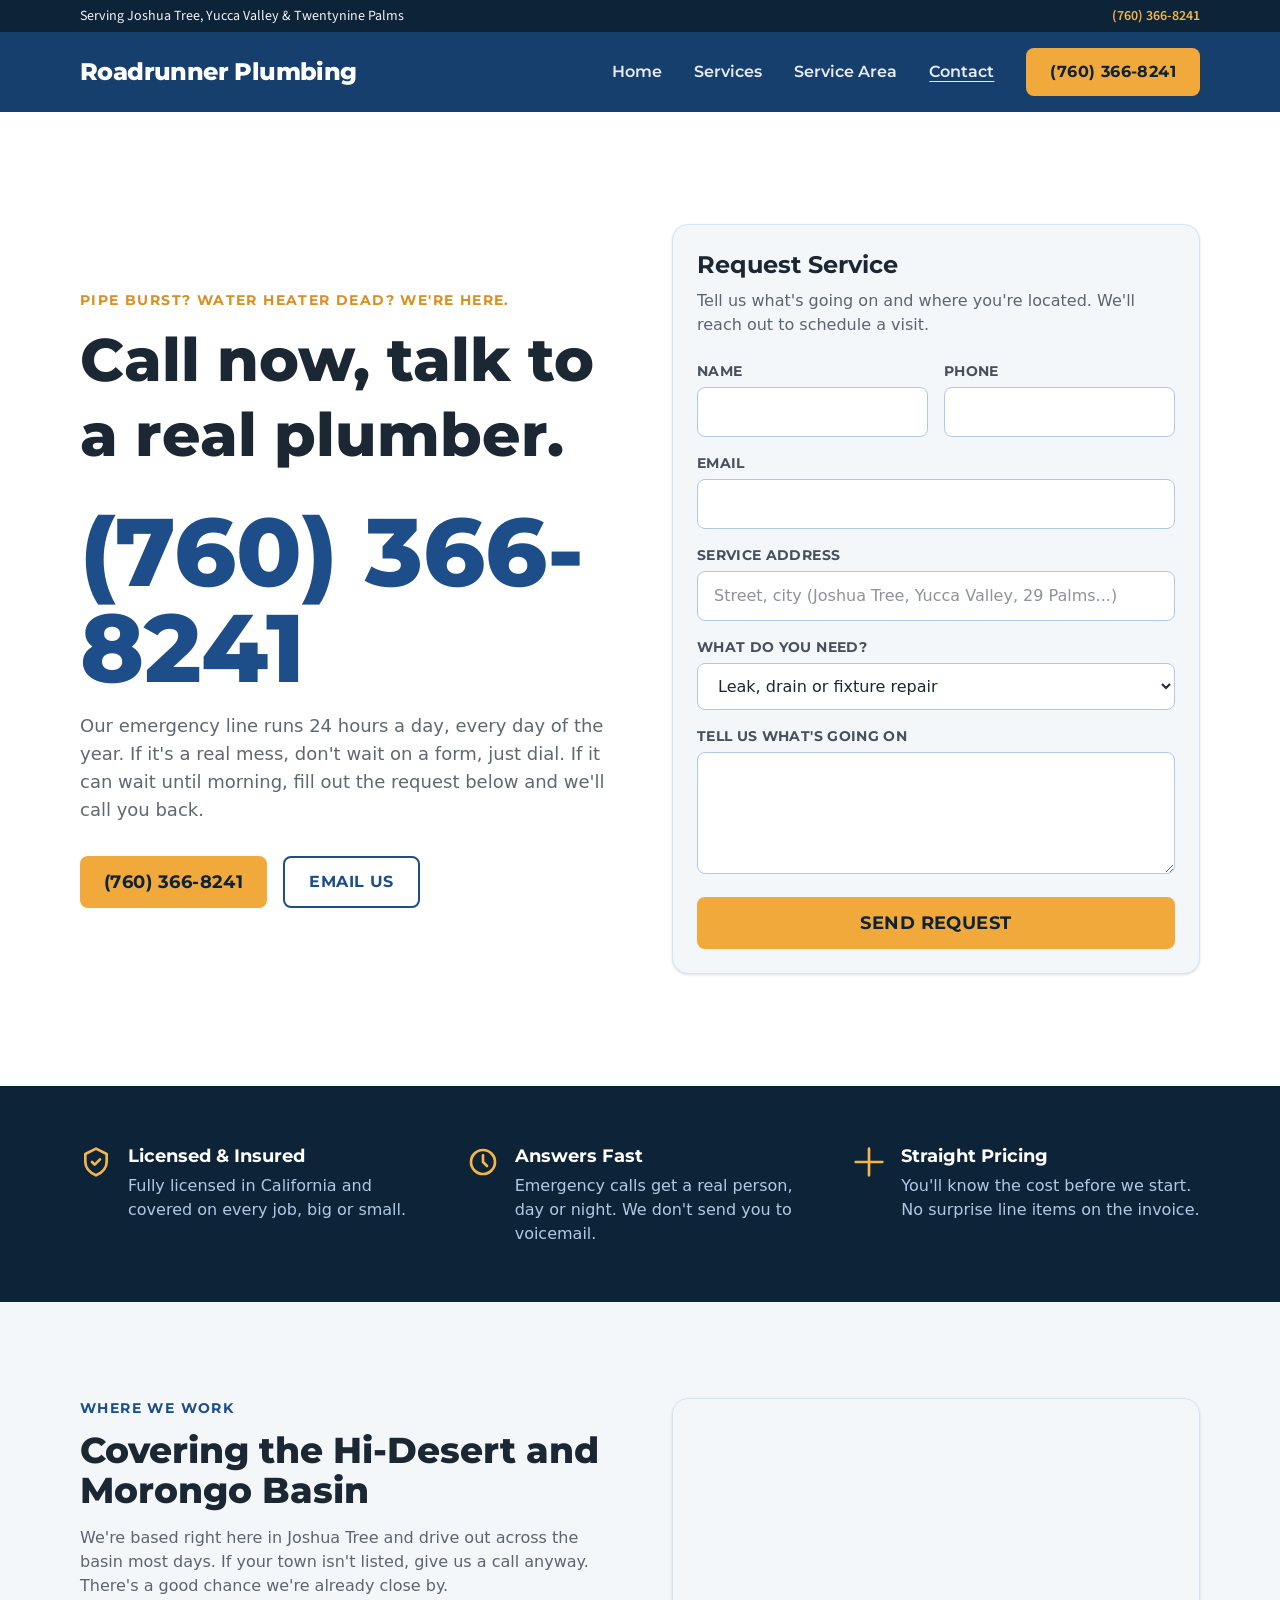
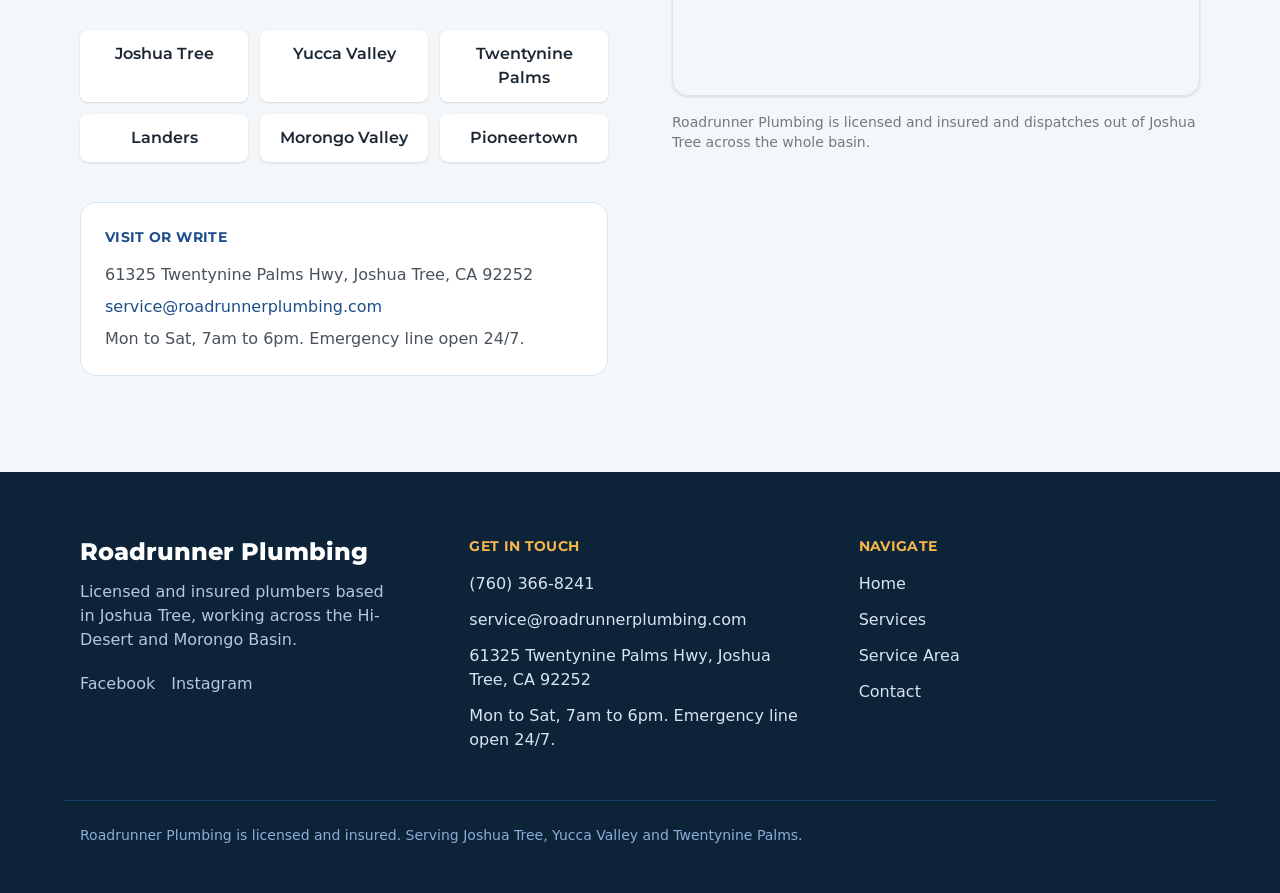
==== commit 4428f509: "Update contact details via Tibly" ====
--- a/contact.html
+++ b/contact.html
@@ -1,21 +1,19 @@
-<!DOCTYPE html>
-<html lang="en">
-<head>
-<meta charset="utf-8">
-<meta name="viewport" content="width=device-width, initial-scale=1">
+<!DOCTYPE html><html lang="en"><head>
+<meta charset="utf-8"/>
+<meta name="viewport" content="width=device-width, initial-scale=1"/>
 <title>Contact Roadrunner Plumbing | Joshua Tree, Yucca Valley &amp; Twentynine Palms</title>
-<meta name="description" content="Call our 24/7 emergency line or send us your plumbing issue and we'll get back to you fast. Roadrunner Plumbing serves Joshua Tree, Yucca Valley and Twentynine Palms.">
-<link rel="canonical" href="https://roadrunner-plumbing-5450.sites.tibly.ai/contact">
-<meta property="og:type" content="website">
-<meta property="og:url" content="https://roadrunner-plumbing-5450.sites.tibly.ai/contact">
-<meta property="og:site_name" content="Roadrunner Plumbing">
-<meta property="og:title" content="Contact Roadrunner Plumbing | Joshua Tree, Yucca Valley &amp; Twentynine Palms">
-<meta property="og:description" content="Call our 24/7 emergency line or send us your plumbing issue and we'll get back to you fast. Roadrunner Plumbing serves Joshua Tree, Yucca Valley and Twentynine Palms.">
-<meta name="twitter:card" content="summary_large_image">
-<link rel="icon" href="/favicon.svg" type="image/svg+xml">
-<link rel="preconnect" href="https://fonts.googleapis.com">
-<link rel="preconnect" href="https://fonts.gstatic.com" crossorigin>
-<link href="https://fonts.googleapis.com/css2?family=Montserrat:wght@500;700;800;900&family=Source+Sans+Pro:wght@400;600&display=swap" rel="stylesheet">
+<meta name="description" content="Call our 24/7 emergency line or send us your plumbing issue and we&#39;ll get back to you fast. Roadrunner Plumbing serves Joshua Tree, Yucca Valley and Twentynine Palms."/>
+<link rel="canonical" href="https://roadrunner-plumbing-5450.sites.tibly.ai/contact"/>
+<meta property="og:type" content="website"/>
+<meta property="og:url" content="https://roadrunner-plumbing-5450.sites.tibly.ai/contact"/>
+<meta property="og:site_name" content="Roadrunner Plumbing"/>
+<meta property="og:title" content="Contact Roadrunner Plumbing | Joshua Tree, Yucca Valley &amp; Twentynine Palms"/>
+<meta property="og:description" content="Call our 24/7 emergency line or send us your plumbing issue and we&#39;ll get back to you fast. Roadrunner Plumbing serves Joshua Tree, Yucca Valley and Twentynine Palms."/>
+<meta name="twitter:card" content="summary_large_image"/>
+<link rel="icon" href="/favicon.svg" type="image/svg+xml"/>
+<link rel="preconnect" href="https://fonts.googleapis.com"/>
+<link rel="preconnect" href="https://fonts.gstatic.com" crossorigin=""/>
+<link href="https://fonts.googleapis.com/css2?family=Montserrat:wght@500;700;800;900&amp;family=Source+Sans+Pro:wght@400;600&amp;display=swap" rel="stylesheet"/>
 <style>details[open] > *:not(summary){animation:tibly-acc .35s ease}@keyframes tibly-acc{from{opacity:0;transform:translateY(-4px)}}</style>
 <style>@media (prefers-reduced-motion:no-preference){.tibly-fx{opacity:0;transform:translateY(24px);transition:opacity .7s ease,transform .7s ease}.tibly-fx.tibly-fx-in{opacity:1;transform:none}}</style>
 <script>addEventListener('DOMContentLoaded',function(){if(!('IntersectionObserver' in window))return;var io=new IntersectionObserver(function(es){es.forEach(function(en){if(en.isIntersecting){en.target.classList.add('tibly-fx-in');io.unobserve(en.target)}})},{rootMargin:'0px 0px -8% 0px'});document.querySelectorAll('section[data-block] > *').forEach(function(el){if(el.getBoundingClientRect().top>innerHeight){el.classList.add('tibly-fx');io.observe(el)}})});</script>
@@ -23,39 +21,39 @@
 <script>document.addEventListener('input',function(e){var t=e.target;if(!t||t.type!=='range')return;var c=t.closest&&t.closest('.tibly-ba');if(c)c.style.setProperty('--ba',t.value+'%')});document.addEventListener('pointerdown',function(e){var c=e.target.closest&&e.target.closest('.tibly-ba');if(!c||e.button>0)return;e.preventDefault();var inp=c.querySelector('input[type=range]');var set=function(x){var r=c.getBoundingClientRect();if(!r.width)return;var p=Math.max(0,Math.min(100,(x-r.left)*100/r.width));c.style.setProperty('--ba',p+'%');if(inp)inp.value=Math.round(p)};set(e.clientX);var mv=function(ev){set(ev.clientX)};var up=function(){document.removeEventListener('pointermove',mv);document.removeEventListener('pointerup',up);document.removeEventListener('pointercancel',up)};document.addEventListener('pointermove',mv);document.addEventListener('pointerup',up);document.addEventListener('pointercancel',up)});document.addEventListener('click',function(e){var im=e.target.closest&&e.target.closest('[data-lightbox]');if(!im||!(im.currentSrc||im.src))return;e.preventDefault();var o=document.createElement('div');o.className='tibly-lb';var big=document.createElement('img');big.src=im.currentSrc||im.src;big.alt=im.alt||'';o.appendChild(big);o.addEventListener('click',function(){o.remove()});document.addEventListener('keydown',function esc(ev){if(ev.key==='Escape'){o.remove();document.removeEventListener('keydown',esc)}});document.body.appendChild(o)});document.addEventListener('click',function(e){var x=e.target.closest&&e.target.closest('[data-announce-close]');if(!x)return;var b=x.closest('[data-announce]');if(b){b.style.display='none';try{sessionStorage.setItem('tibly-announce','1')}catch(_){}}});addEventListener('DOMContentLoaded',function(){try{if(sessionStorage.getItem('tibly-announce')==='1'){var b=document.querySelector('[data-announce]');if(b)b.style.display='none'}}catch(_){}if('IntersectionObserver' in window&&!matchMedia('(prefers-reduced-motion:reduce)').matches){var els=document.querySelectorAll('[data-count]');if(els.length){var io=new IntersectionObserver(function(es){es.forEach(function(en){if(!en.isIntersecting)return;io.unobserve(en.target);var el=en.target,s=el.textContent||'',m=s.match(/[\d,]*\d(?:\.\d+)?/);if(!m)return;var raw=m[0],num=parseFloat(raw.replace(/,/g,''));if(!isFinite(num))return;var pre=s.slice(0,m.index),post=s.slice(m.index+raw.length),grp=raw.indexOf(',')>=0,dec=(raw.split('.')[1]||'').length,t0=performance.now();requestAnimationFrame(function tick(now){var p=Math.min((now-t0)/1400,1);p=1-Math.pow(1-p,3);var v=(num*p).toFixed(dec);if(grp)v=Number(v).toLocaleString('en-US',{minimumFractionDigits:dec});el.textContent=pre+v+post;if(p<1)requestAnimationFrame(tick)})})},{rootMargin:'0px 0px -10% 0px'});els.forEach(function(el){io.observe(el)})}}var badge=document.querySelector('[data-tibly-open]');if(badge){var src=document.querySelector('[data-tibly-field="hours"]');var txt=(src&&src.textContent||'').toLowerCase();var days=['sun','mon','tue','wed','thu','fri','sat'];var toMin=function(h,mm,ap){h=+h;mm=+(mm||0);if(ap==='pm'&&h!==12)h+=12;if(ap==='am'&&h===12)h=0;return h*60+mm};var spans=[];var re=/(sun|mon|tue|wed|thu|fri|sat|daily|every ?day)[a-z]*\s*(?:[-\u2013\u2014]\s*(sun|mon|tue|wed|thu|fri|sat)[a-z]*)?\s*:?\s*(\d{1,2})(?::(\d{2}))?\s*(am|pm)?\s*[-\u2013\u2014]\s*(\d{1,2})(?::(\d{2}))?\s*(am|pm)?/g,mm;while((mm=re.exec(txt))){var d1=mm[1].slice(0,3),d2=mm[2],ap1=mm[5]||(mm[8]==='pm'&&+mm[3]<=+mm[6]?'am':mm[8]),o=toMin(mm[3],mm[4],ap1),c=toMin(mm[6],mm[7],mm[8]);var from=d1==='dai'||d1==='eve'?0:days.indexOf(d1),to=d2?days.indexOf(d2.slice(0,3)):(d1==='dai'||d1==='eve'?6:from);if(from<0)continue;for(var d=from;;d=(d+1)%7){spans.push([d,o,c]);if(d===to)break}}if(spans.length){var now=new Date(),cur=now.getDay(),min=now.getHours()*60+now.getMinutes();var open=spans.some(function(s){return s[0]===cur&&min>=s[1]&&min<s[2]});badge.textContent=open?(badge.getAttribute('data-open-text')||'Open now'):(badge.getAttribute('data-closed-text')||'Closed now');badge.setAttribute('data-state',open?'open':'closed');badge.hidden=false}}});</script>
 <style>header a[aria-current="page"]:not(:has(img,svg)){text-decoration:underline;text-underline-offset:4px;text-decoration-thickness:1px}</style>
 <style>#nav-open~[class*="peer-checked:"][class*="fixed"]{min-height:100vh;min-height:100dvh}@media (prefers-reduced-motion:no-preference){label[for="nav-open"] span{transition:transform .3s ease,opacity .2s ease}header:has(#nav-open:checked) label[for="nav-open"]:not([aria-label="Close" i]) span:not(:has(span)):nth-of-type(1){transform:translateY(8px) rotate(45deg)}header:has(#nav-open:checked) label[for="nav-open"]:not([aria-label="Close" i]) span:not(:has(span)):nth-of-type(2){opacity:0}header:has(#nav-open:checked) label[for="nav-open"]:not([aria-label="Close" i]) span:not(:has(span)):nth-of-type(3){transform:translateY(-8px) rotate(-45deg)}#nav-open:checked~[class*="peer-checked:"]{animation:tibly-nav-in .25s ease}#nav-open:checked~[class*="peer-checked:"] label[for="nav-open"]{display:inline-block;animation:tibly-x-in .35s ease}@keyframes tibly-nav-in{from{opacity:0;transform:translateY(10px)}}@keyframes tibly-x-in{from{opacity:0;transform:rotate(-90deg) scale(.6)}}}</style>
-<link rel="stylesheet" href="/styles.css?v=61025ad1">
+<link rel="stylesheet" href="/styles.css?v=61025ad1"/>
 </head>
 <body>
 <!-- block:header -->
 <header class="relative font-body text-ink">
-  <input type="checkbox" id="nav-open" class="peer sr-only">
+  <input type="checkbox" id="nav-open" class="peer sr-only"/>
 
   <div class="bg-brand-900 text-brand-50">
     <div class="mx-auto flex max-w-6xl items-center justify-between px-4 py-1.5 text-sm">
       <span>Serving Joshua Tree, Yucca Valley &amp; Twentynine Palms</span>
-      <a href="tel:+17605550123" data-tibly-field="phone" class="hidden font-semibold text-accent-400 hover:text-accent-300 sm:inline">24/7 Emergency: (760) 555-0123</a>
+      <a class="hidden font-semibold text-accent-400 hover:text-accent-300 sm:inline" data-tibly-field="phone" href="tel:7603668241">(760) 366-8241</a>
     </div>
   </div>
 
   <div class="bg-brand-700">
     <div class="mx-auto flex max-w-6xl items-center justify-between px-4 py-4">
-      <a href="/" class="font-display text-xl font-extrabold tracking-tight text-white md:text-2xl">
+      <a class="font-display text-xl font-extrabold tracking-tight text-white md:text-2xl" href="/">
         <span data-tibly-field="business-name">Roadrunner Plumbing</span>
       </a>
 
       <nav class="hidden items-center gap-8 md:flex">
-        <a href="/" class="font-display font-semibold text-white/90 transition-colors hover:text-accent-400">Home</a>
-        <a href="/services" class="font-display font-semibold text-white/90 transition-colors hover:text-accent-400">Services</a>
-        <a href="/service-area" class="font-display font-semibold text-white/90 transition-colors hover:text-accent-400">Service Area</a>
-        <a href="/contact" class="font-display font-semibold text-white/90 transition-colors hover:text-accent-400" aria-current="page">Contact</a>
-        <a href="tel:+17605550123" data-tibly-field="phone" class="btn">Call Now</a>
+        <a class="font-display font-semibold text-white/90 transition-colors hover:text-accent-400" href="/">Home</a>
+        <a class="font-display font-semibold text-white/90 transition-colors hover:text-accent-400" href="/services">Services</a>
+        <a class="font-display font-semibold text-white/90 transition-colors hover:text-accent-400" href="/service-area">Service Area</a>
+        <a aria-current="page" class="font-display font-semibold text-white/90 transition-colors hover:text-accent-400" href="/contact">Contact</a>
+        <a class="btn" data-tibly-field="phone" href="tel:7603668241">(760) 366-8241</a>
       </nav>
 
       <label for="nav-open" class="md:hidden cursor-pointer text-white" aria-label="Menu">
         <svg class="h-8 w-8" viewBox="0 0 24 24" fill="none" stroke="currentColor" stroke-width="2" stroke-linecap="round">
-          <line x1="3" y1="6" x2="21" y2="6"/>
-          <line x1="3" y1="12" x2="21" y2="12"/>
-          <line x1="3" y1="18" x2="21" y2="18"/>
+          <line x1="3" y1="6" x2="21" y2="6"></line>
+          <line x1="3" y1="12" x2="21" y2="12"></line>
+          <line x1="3" y1="18" x2="21" y2="18"></line>
         </svg>
       </label>
     </div>
@@ -66,21 +64,21 @@
       <span class="font-display text-xl font-extrabold text-white" data-tibly-field="business-name">Roadrunner Plumbing</span>
       <label for="nav-open" aria-label="Close" class="cursor-pointer text-white">
         <svg class="h-8 w-8" viewBox="0 0 24 24" fill="none" stroke="currentColor" stroke-width="2" stroke-linecap="round">
-          <line x1="18" y1="6" x2="6" y2="18"/>
-          <line x1="6" y1="6" x2="18" y2="18"/>
+          <line x1="18" y1="6" x2="6" y2="18"></line>
+          <line x1="6" y1="6" x2="18" y2="18"></line>
         </svg>
       </label>
     </div>
 
     <nav class="mt-16 flex flex-col gap-8">
-      <a href="/" class="font-display text-3xl font-bold text-white">Home</a>
-      <a href="/services" class="font-display text-3xl font-bold text-white">Services</a>
-      <a href="/service-area" class="font-display text-3xl font-bold text-white">Service Area</a>
-      <a href="/contact" class="font-display text-3xl font-bold text-white" aria-current="page">Contact</a>
+      <a class="font-display text-3xl font-bold text-white" href="/">Home</a>
+      <a class="font-display text-3xl font-bold text-white" href="/services">Services</a>
+      <a class="font-display text-3xl font-bold text-white" href="/service-area">Service Area</a>
+      <a aria-current="page" class="font-display text-3xl font-bold text-white" href="/contact">Contact</a>
     </nav>
 
     <div class="mt-auto">
-      <a href="tel:+17605550123" data-tibly-field="phone" class="btn w-full text-lg">Call (760) 555-0123</a>
+      <a class="btn w-full text-lg" data-tibly-field="phone" href="tel:7603668241">(760) 366-8241</a>
     </div>
   </div>
 </header>
@@ -91,19 +89,17 @@
     <div class="grid grid-cols-1 gap-12 lg:grid-cols-2 lg:gap-16">
 
       <div class="flex flex-col justify-center">
-        <p class="font-display text-sm font-bold uppercase tracking-widest text-accent-600">Pipe burst? Water heater dead? We're here.</p>
+        <p class="font-display text-sm font-bold uppercase tracking-widest text-accent-600">Pipe burst? Water heater dead? We&#39;re here.</p>
         <h1 class="mt-3 font-display text-4xl font-extrabold leading-tight text-ink md:text-6xl">
-          Call now, talk to<br class="hidden md:block"> a real plumber.
+          Call now, talk to<br class="hidden md:block"/> a real plumber.
         </h1>
-        <a href="tel:+17605550123" data-tibly-field="phone" class="mt-8 block font-display text-6xl font-extrabold leading-none text-brand-600 transition-colors hover:text-brand-500 md:text-8xl">
-          (760) 555-0123
-        </a>
+        <a class="mt-8 block font-display text-6xl font-extrabold leading-none text-brand-600 transition-colors hover:text-brand-500 md:text-8xl" data-tibly-field="phone" href="tel:7603668241">(760) 366-8241</a>
         <p class="mt-4 max-w-prose text-lg text-ink/70">
-          Our emergency line runs 24 hours a day, every day of the year. If it's a real mess, don't wait on a form, just dial. If it can wait until morning, fill out the request below and we'll call you back.
+          Our emergency line runs 24 hours a day, every day of the year. If it&#39;s a real mess, don&#39;t wait on a form, just dial. If it can wait until morning, fill out the request below and we&#39;ll call you back.
         </p>
         <div class="mt-8 flex flex-col gap-4 sm:flex-row">
-          <a href="tel:+17605550123" data-tibly-field="phone" class="btn text-lg">Call the Emergency Line</a>
-          <a href="mailto:service@roadrunnerplumbing.com" data-tibly-field="email" class="inline-flex items-center justify-center gap-2 rounded-md border-2 border-brand-600 px-6 py-3 font-display font-bold uppercase tracking-wide text-brand-600 transition-all duration-200 hover:bg-brand-600 hover:text-white">
+          <a class="btn text-lg" data-tibly-field="phone" href="tel:7603668241">(760) 366-8241</a>
+          <a class="inline-flex items-center justify-center gap-2 rounded-md border-2 border-brand-600 px-6 py-3 font-display font-bold uppercase tracking-wide text-brand-600 transition-all duration-200 hover:bg-brand-600 hover:text-white" data-tibly-field="email" href="mailto:service@roadrunnerplumbing.com">
             Email Us
           </a>
         </div>
@@ -111,31 +107,31 @@
 
       <div class="card">
         <h2 class="font-display text-2xl font-bold text-ink">Request Service</h2>
-        <p class="mt-2 text-ink/70">Tell us what's going on and where you're located. We'll reach out to schedule a visit.</p>
+        <p class="mt-2 text-ink/70">Tell us what&#39;s going on and where you&#39;re located. We&#39;ll reach out to schedule a visit.</p>
 
         <form method="POST" action="https://api.tibly.ai/api/public/site-forms" class="mt-6 space-y-4">
-          <input type="hidden" name="_page" value="/contact">
-          <input type="text" name="_gotcha" class="hidden" tabindex="-1" autocomplete="off" aria-hidden="true">
+          <input type="hidden" name="_page" value="/contact"/>
+          <input type="text" name="_gotcha" class="hidden" tabindex="-1" autocomplete="off" aria-hidden="true"/>
 
           <div class="grid grid-cols-1 gap-4 sm:grid-cols-2">
             <div>
               <label for="name" class="block font-display text-sm font-bold uppercase tracking-wide text-ink/80">Name</label>
-              <input id="name" name="name" type="text" required class="mt-1.5 w-full rounded-md border border-brand-200 bg-white px-4 py-3 text-ink focus:outline-none focus:ring-2 focus:ring-brand-500">
+              <input id="name" name="name" type="text" required="" class="mt-1.5 w-full rounded-md border border-brand-200 bg-white px-4 py-3 text-ink focus:outline-none focus:ring-2 focus:ring-brand-500"/>
             </div>
             <div>
               <label for="phone" class="block font-display text-sm font-bold uppercase tracking-wide text-ink/80">Phone</label>
-              <input id="phone" name="phone" type="tel" required class="mt-1.5 w-full rounded-md border border-brand-200 bg-white px-4 py-3 text-ink focus:outline-none focus:ring-2 focus:ring-brand-500">
+              <input id="phone" name="phone" type="tel" required="" class="mt-1.5 w-full rounded-md border border-brand-200 bg-white px-4 py-3 text-ink focus:outline-none focus:ring-2 focus:ring-brand-500"/>
             </div>
           </div>
 
           <div>
             <label for="email" class="block font-display text-sm font-bold uppercase tracking-wide text-ink/80">Email</label>
-            <input id="email" name="email" type="email" class="mt-1.5 w-full rounded-md border border-brand-200 bg-white px-4 py-3 text-ink focus:outline-none focus:ring-2 focus:ring-brand-500">
+            <input id="email" name="email" type="email" class="mt-1.5 w-full rounded-md border border-brand-200 bg-white px-4 py-3 text-ink focus:outline-none focus:ring-2 focus:ring-brand-500"/>
           </div>
 
           <div>
             <label for="address" class="block font-display text-sm font-bold uppercase tracking-wide text-ink/80">Service Address</label>
-            <input id="address" name="address" type="text" placeholder="Street, city (Joshua Tree, Yucca Valley, 29 Palms...)" class="mt-1.5 w-full rounded-md border border-brand-200 bg-white px-4 py-3 text-ink focus:outline-none focus:ring-2 focus:ring-brand-500">
+            <input id="address" name="address" type="text" placeholder="Street, city (Joshua Tree, Yucca Valley, 29 Palms...)" class="mt-1.5 w-full rounded-md border border-brand-200 bg-white px-4 py-3 text-ink focus:outline-none focus:ring-2 focus:ring-brand-500"/>
           </div>
 
           <div>
@@ -150,8 +146,8 @@
           </div>
 
           <div>
-            <label for="message" class="block font-display text-sm font-bold uppercase tracking-wide text-ink/80">Tell us what's going on</label>
-            <textarea id="message" name="message" rows="4" required class="mt-1.5 w-full rounded-md border border-brand-200 bg-white px-4 py-3 text-ink focus:outline-none focus:ring-2 focus:ring-brand-500"></textarea>
+            <label for="message" class="block font-display text-sm font-bold uppercase tracking-wide text-ink/80">Tell us what&#39;s going on</label>
+            <textarea id="message" name="message" rows="4" required="" class="mt-1.5 w-full rounded-md border border-brand-200 bg-white px-4 py-3 text-ink focus:outline-none focus:ring-2 focus:ring-brand-500"></textarea>
           </div>
 
           <button type="submit" class="btn w-full text-lg">Send Request</button>
@@ -169,8 +165,8 @@
 
       <div class="flex items-start gap-4">
         <svg class="mt-1 h-8 w-8 shrink-0 text-accent-400" viewBox="0 0 24 24" fill="none" stroke="currentColor" stroke-width="2" stroke-linecap="round" stroke-linejoin="round">
-          <path d="M12 2l8 4v6c0 5-3.5 8-8 10-4.5-2-8-5-8-10V6l8-4z"/>
-          <path d="M9 12l2 2 4-4"/>
+          <path d="M12 2l8 4v6c0 5-3.5 8-8 10-4.5-2-8-5-8-10V6l8-4z"></path>
+          <path d="M9 12l2 2 4-4"></path>
         </svg>
         <div>
           <h3 class="font-display text-lg font-bold">Licensed &amp; Insured</h3>
@@ -180,22 +176,22 @@
 
       <div class="flex items-start gap-4">
         <svg class="mt-1 h-8 w-8 shrink-0 text-accent-400" viewBox="0 0 24 24" fill="none" stroke="currentColor" stroke-width="2" stroke-linecap="round" stroke-linejoin="round">
-          <circle cx="12" cy="12" r="9"/>
-          <path d="M12 7v5l3 3"/>
+          <circle cx="12" cy="12" r="9"></circle>
+          <path d="M12 7v5l3 3"></path>
         </svg>
         <div>
           <h3 class="font-display text-lg font-bold">Answers Fast</h3>
-          <p class="mt-1 text-brand-200">Emergency calls get a real person, day or night. We don't send you to voicemail.</p>
+          <p class="mt-1 text-brand-200">Emergency calls get a real person, day or night. We don&#39;t send you to voicemail.</p>
         </div>
       </div>
 
       <div class="flex items-start gap-4">
         <svg class="mt-1 h-8 w-8 shrink-0 text-accent-400" viewBox="0 0 24 24" fill="none" stroke="currentColor" stroke-width="2" stroke-linecap="round" stroke-linejoin="round">
-          <path d="M12 2v20M2 12h20"/>
+          <path d="M12 2v20M2 12h20"></path>
         </svg>
         <div>
           <h3 class="font-display text-lg font-bold">Straight Pricing</h3>
-          <p class="mt-1 text-brand-200">You'll know the cost before we start. No surprise line items on the invoice.</p>
+          <p class="mt-1 text-brand-200">You&#39;ll know the cost before we start. No surprise line items on the invoice.</p>
         </div>
       </div>
 
@@ -212,7 +208,7 @@
         <p class="font-display text-sm font-bold uppercase tracking-widest text-brand-600">Where we work</p>
         <h2 class="mt-3 font-display text-3xl font-extrabold text-ink md:text-4xl">Covering the Hi-Desert and Morongo Basin</h2>
         <p class="mt-4 max-w-prose text-ink/70">
-          We're based right here in Joshua Tree and drive out across the basin most days. If your town isn't listed, give us a call anyway. There's a good chance we're already close by.
+          We&#39;re based right here in Joshua Tree and drive out across the basin most days. If your town isn&#39;t listed, give us a call anyway. There&#39;s a good chance we&#39;re already close by.
         </p>
 
         <ul class="mt-8 grid grid-cols-2 gap-3 font-display font-semibold text-ink sm:grid-cols-3">
@@ -229,11 +225,11 @@
           <ul class="mt-4 space-y-2 text-ink/80">
             <li data-tibly-field="address">61325 Twentynine Palms Hwy, Joshua Tree, CA 92252</li>
             <li>
-              <a href="mailto:service@roadrunnerplumbing.com" data-tibly-field="email" class="text-brand-600 hover:text-brand-500">service@roadrunnerplumbing.com</a>
+              <a class="text-brand-600 hover:text-brand-500" data-tibly-field="email" href="mailto:service@roadrunnerplumbing.com">service@roadrunnerplumbing.com</a>
             </li>
             <li class="flex items-center gap-2">
               <span data-tibly-field="hours">Mon to Sat, 7am to 6pm. Emergency line open 24/7.</span>
-              <span data-tibly-open hidden class="rounded-full px-2 py-0.5 text-xs font-bold uppercase data-[state=open]:bg-accent-100 data-[state=open]:text-accent-700 data-[state=closed]:bg-brand-100 data-[state=closed]:text-brand-700"></span>
+              <span data-tibly-open="" hidden="" class="rounded-full px-2 py-0.5 text-xs font-bold uppercase data-[state=open]:bg-accent-100 data-[state=open]:text-accent-700 data-[state=closed]:bg-brand-100 data-[state=closed]:text-brand-700"></span>
             </li>
           </ul>
         </div>
@@ -241,7 +237,7 @@
 
       <div class="flex flex-col">
         <div class="overflow-hidden rounded-lg border border-brand-100 shadow-sm">
-          <iframe data-tibly-field="map" title="Map" loading="lazy" class="w-full aspect-video border-0" src="https://www.google.com/maps?q=61325+Twentynine+Palms+Hwy+Joshua+Tree+CA+92252&output=embed"></iframe>
+          <iframe data-tibly-field="map" title="Map" loading="lazy" class="w-full aspect-video border-0" src="https://www.google.com/maps?q=61325+Twentynine+Palms+Hwy+Joshua+Tree+CA+92252&amp;output=embed"></iframe>
         </div>
         <p class="mt-4 text-sm text-ink/60">
           <span data-tibly-field="business-name">Roadrunner Plumbing</span> is licensed and insured and dispatches out of Joshua Tree across the whole basin.
@@ -263,8 +259,8 @@
         Licensed and insured plumbers based in Joshua Tree, working across the Hi-Desert and Morongo Basin.
       </p>
       <div data-tibly-field="links" class="mt-5 flex gap-4">
-        <a href="https://facebook.com" class="text-brand-200 transition-colors hover:text-accent-400">Facebook</a>
-        <a href="https://instagram.com" class="text-brand-200 transition-colors hover:text-accent-400">Instagram</a>
+        <a class="text-brand-200 transition-colors hover:text-accent-400" href="https://facebook.com">Facebook</a>
+        <a class="text-brand-200 transition-colors hover:text-accent-400" href="https://instagram.com">Instagram</a>
       </div>
     </div>
 
@@ -272,10 +268,10 @@
       <h3 class="font-display text-sm font-bold uppercase tracking-wide text-accent-400">Get In Touch</h3>
       <ul class="mt-4 space-y-3 text-brand-100">
         <li>
-          <a href="tel:+17605550123" data-tibly-field="phone" class="hover:text-white">(760) 555-0123</a>
+          <a class="hover:text-white" data-tibly-field="phone" href="tel:7603668241">(760) 366-8241</a>
         </li>
         <li>
-          <a href="mailto:service@roadrunnerplumbing.com" data-tibly-field="email" class="hover:text-white">service@roadrunnerplumbing.com</a>
+          <a class="hover:text-white" data-tibly-field="email" href="mailto:service@roadrunnerplumbing.com">service@roadrunnerplumbing.com</a>
         </li>
         <li data-tibly-field="address">61325 Twentynine Palms Hwy, Joshua Tree, CA 92252</li>
         <li data-tibly-field="hours">Mon to Sat, 7am to 6pm. Emergency line open 24/7.</li>
@@ -285,10 +281,10 @@
     <div>
       <h3 class="font-display text-sm font-bold uppercase tracking-wide text-accent-400">Navigate</h3>
       <nav class="mt-4 flex flex-col gap-3 text-brand-100">
-        <a href="/" class="hover:text-white">Home</a>
-        <a href="/services" class="hover:text-white">Services</a>
-        <a href="/service-area" class="hover:text-white">Service Area</a>
-        <a href="/contact" class="hover:text-white">Contact</a>
+        <a class="hover:text-white" href="/">Home</a>
+        <a class="hover:text-white" href="/services">Services</a>
+        <a class="hover:text-white" href="/service-area">Service Area</a>
+        <a class="hover:text-white" href="/contact">Contact</a>
       </nav>
     </div>
   </div>
@@ -298,12 +294,11 @@
   </div>
 
   <div class="fixed bottom-0 inset-x-0 z-40 md:hidden">
-    <a href="tel:+17605550123" data-tibly-field="phone" class="flex w-full items-center justify-center bg-accent-500 py-4 font-display text-lg font-bold uppercase tracking-wide text-brand-900 transition-colors hover:bg-accent-400">
-      Call Now: (760) 555-0123
-    </a>
+    <a class="flex w-full items-center justify-center bg-accent-500 py-4 font-display text-lg font-bold uppercase tracking-wide text-brand-900 transition-colors hover:bg-accent-400" data-tibly-field="phone" href="tel:7603668241">(760) 366-8241</a>
   </div>
 </footer>
 <!-- /block:footer -->
-  <script async src="https://api.tibly.ai/widget/v1.js"></script>
-</body>
-</html>
+  <script async="" src="https://api.tibly.ai/widget/v1.js"></script>
+
+
+</body></html>
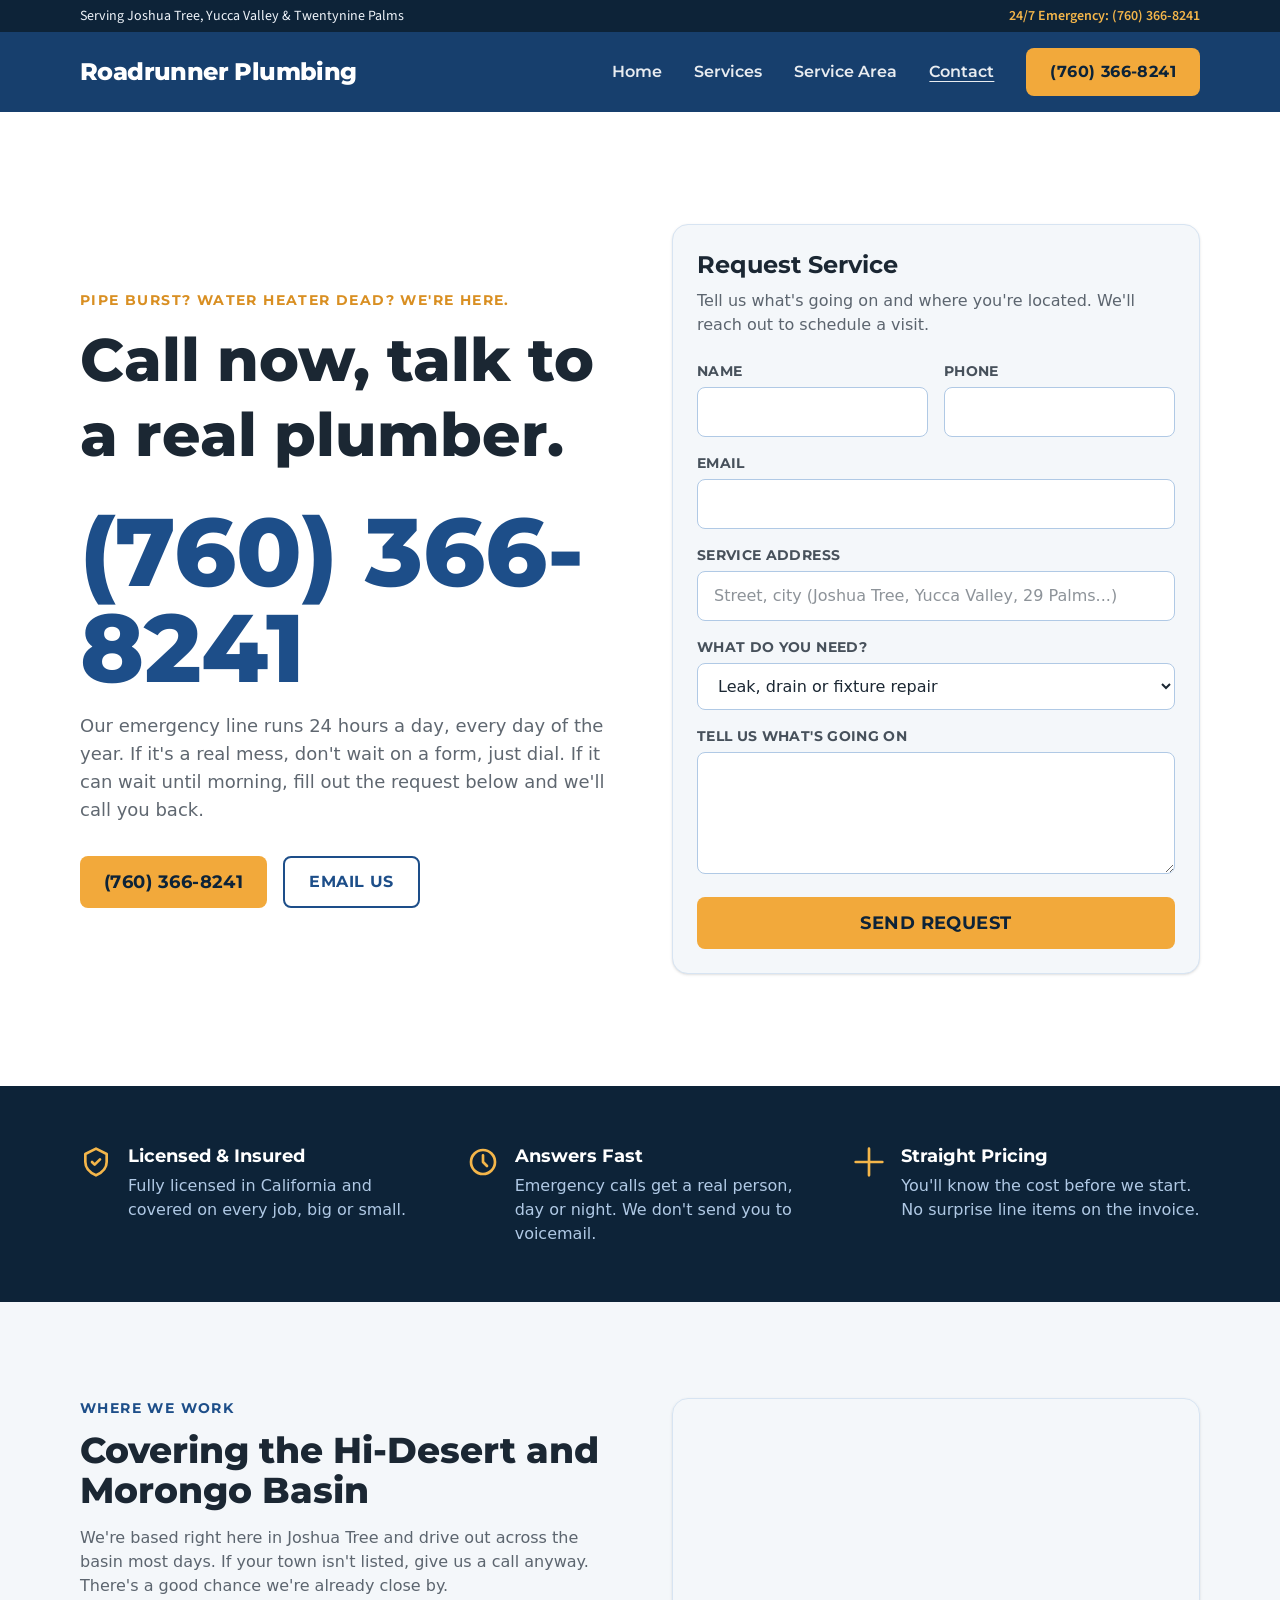
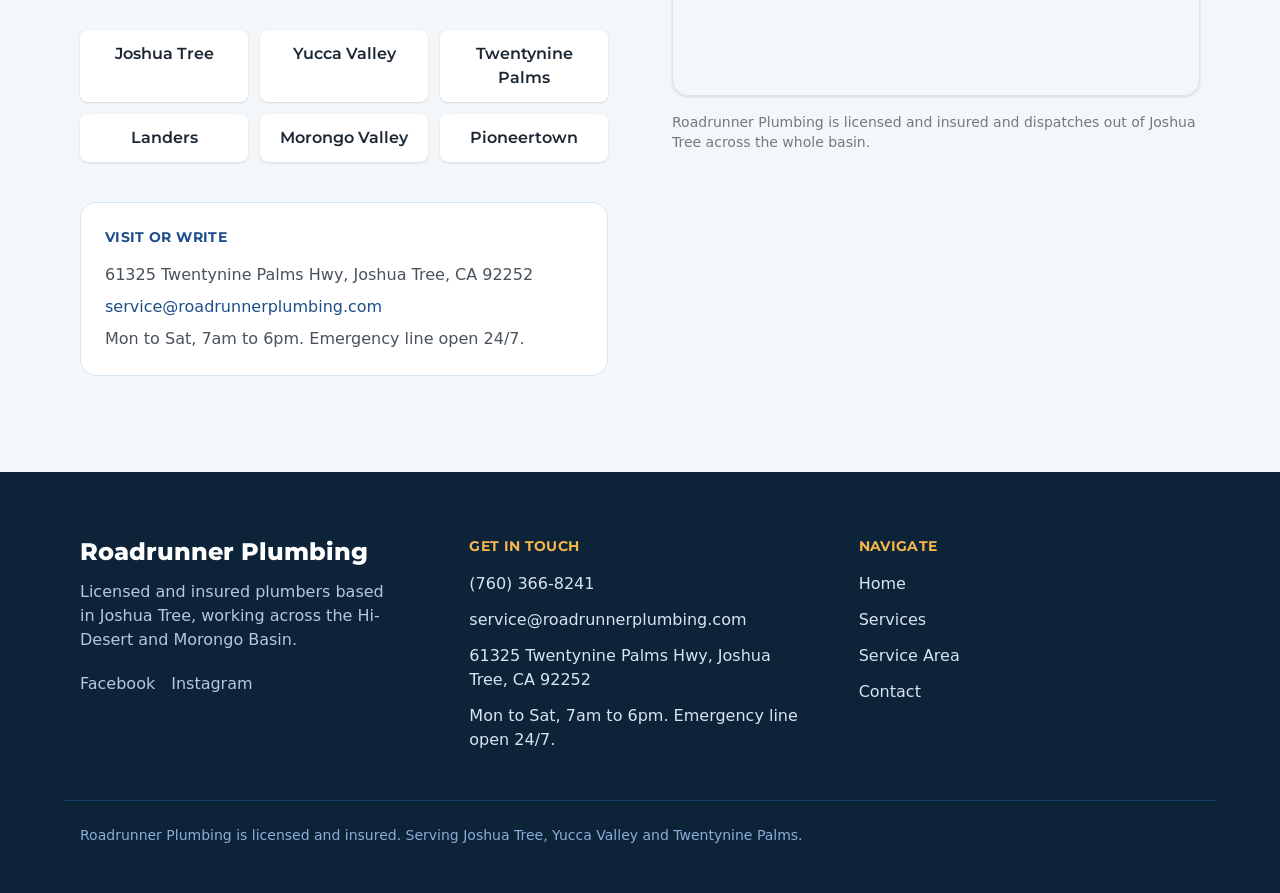
==== commit e8c5122f: "Update copy on / via Tibly" ====
--- a/contact.html
+++ b/contact.html
@@ -31,7 +31,7 @@
   <div class="bg-brand-900 text-brand-50">
     <div class="mx-auto flex max-w-6xl items-center justify-between px-4 py-1.5 text-sm">
       <span>Serving Joshua Tree, Yucca Valley &amp; Twentynine Palms</span>
-      <a class="hidden font-semibold text-accent-400 hover:text-accent-300 sm:inline" data-tibly-field="phone" href="tel:7603668241">(760) 366-8241</a>
+      <a class="hidden font-semibold text-accent-400 hover:text-accent-300 sm:inline" data-tibly-field="phone" href="tel:7603668241">24/7 Emergency: (760) 366-8241</a>
     </div>
   </div>
 
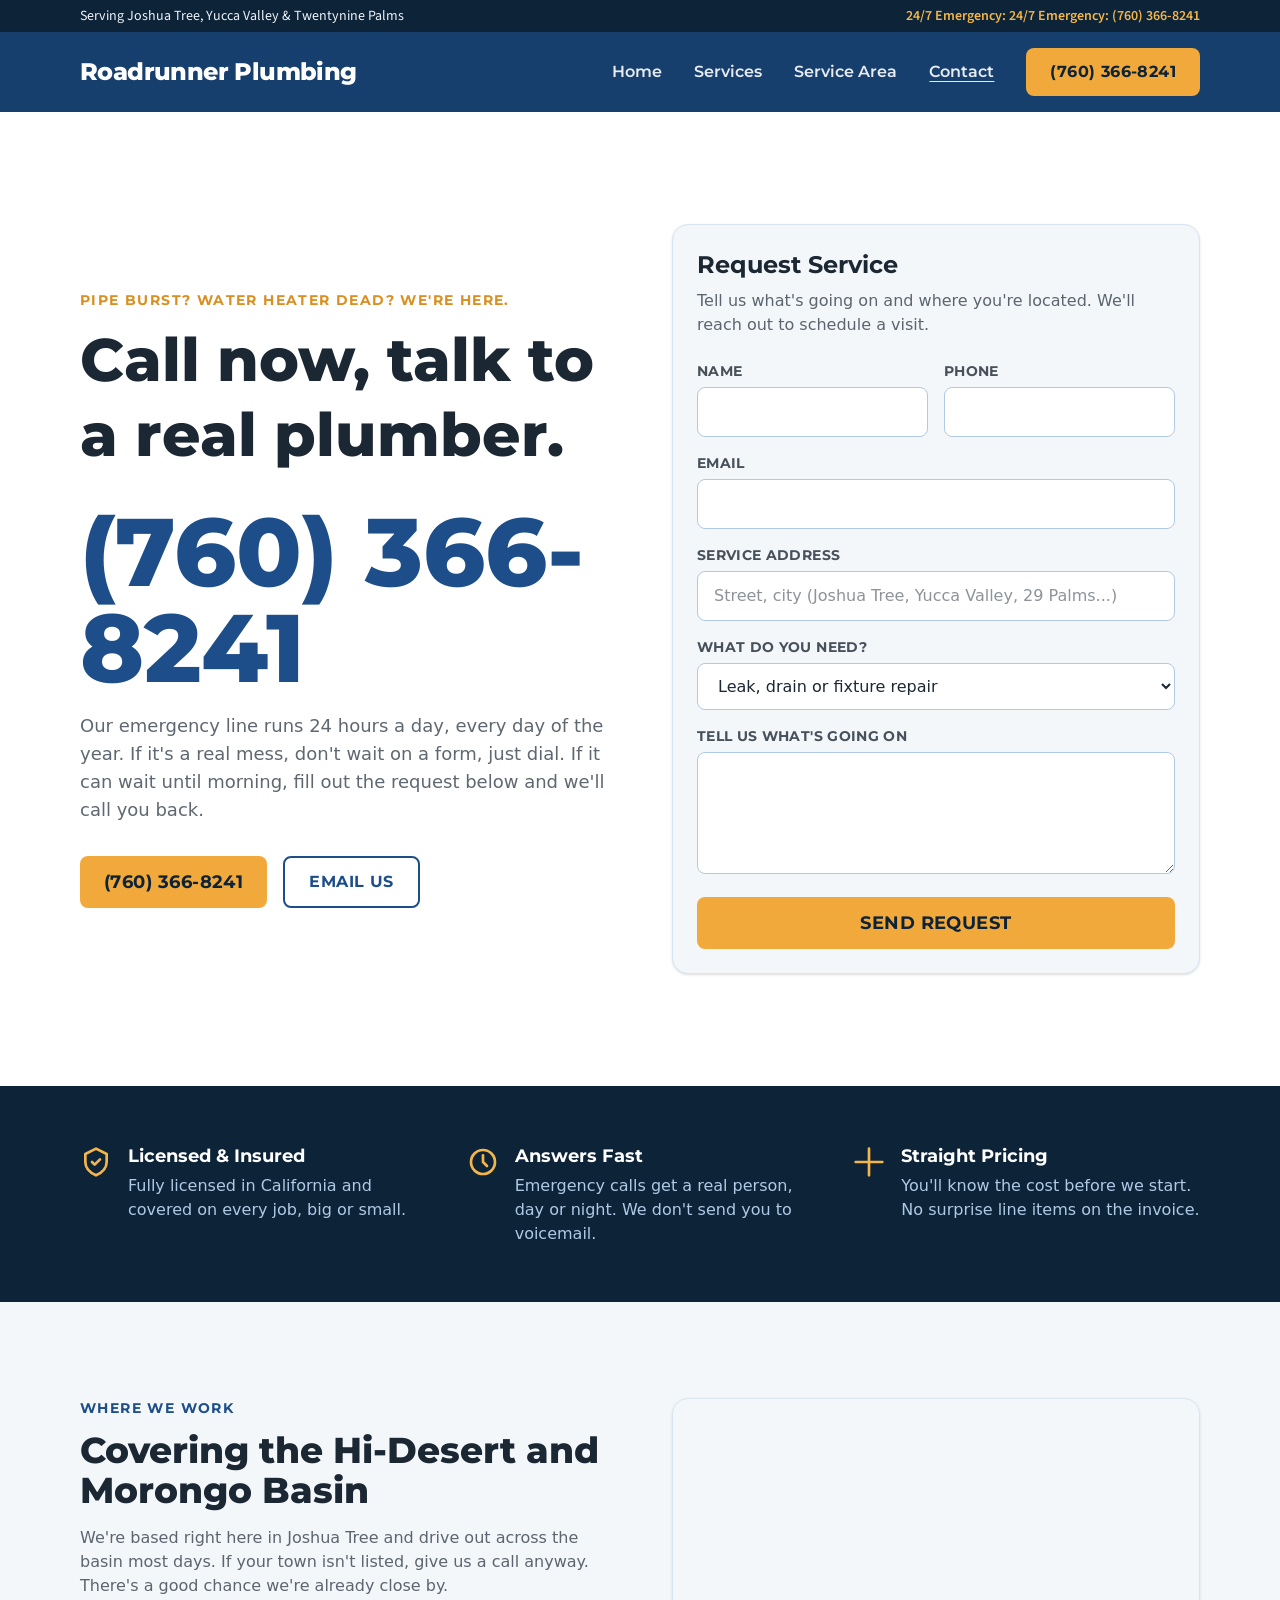
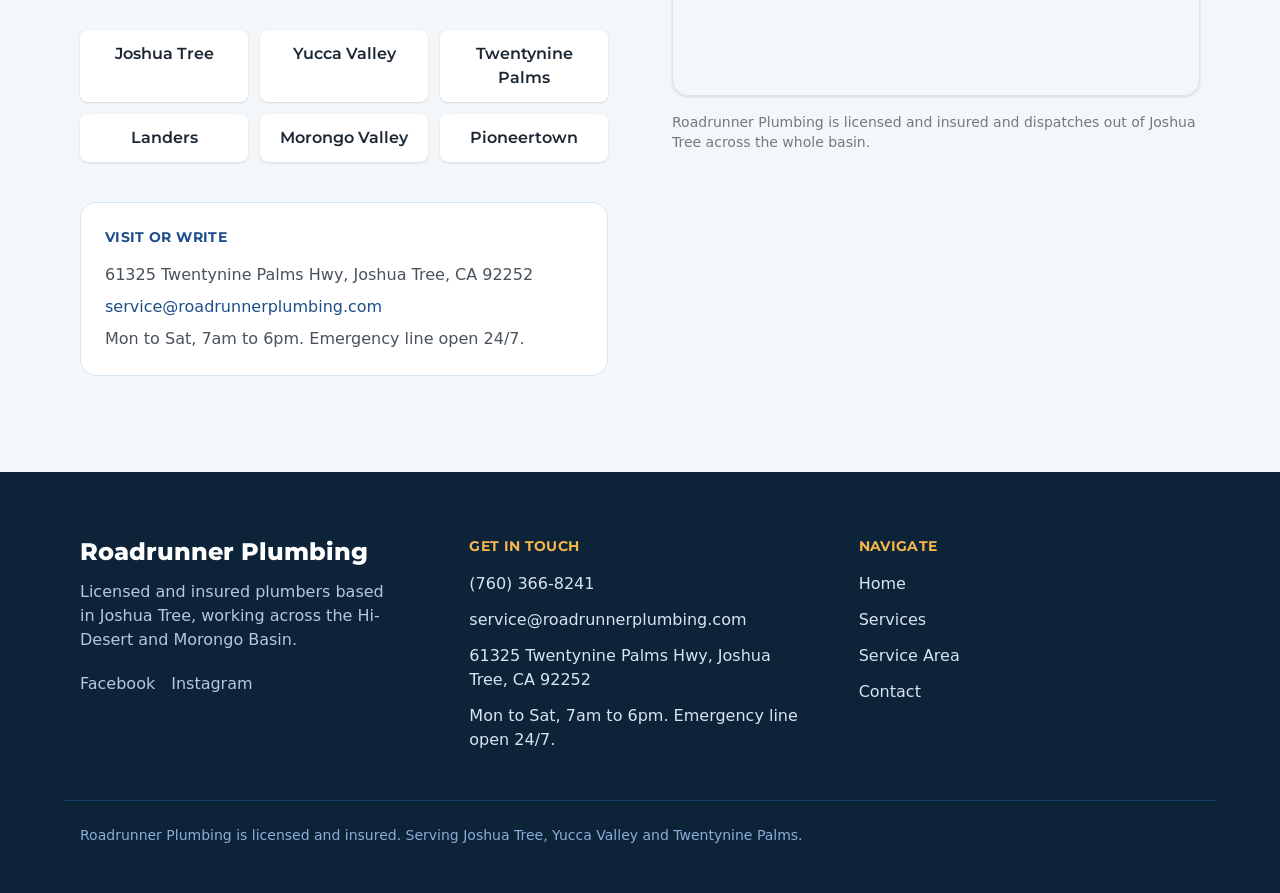
==== commit b72e212c: "Update copy on /services.html via Tibly" ====
--- a/contact.html
+++ b/contact.html
@@ -31,7 +31,7 @@
   <div class="bg-brand-900 text-brand-50">
     <div class="mx-auto flex max-w-6xl items-center justify-between px-4 py-1.5 text-sm">
       <span>Serving Joshua Tree, Yucca Valley &amp; Twentynine Palms</span>
-      <a class="hidden font-semibold text-accent-400 hover:text-accent-300 sm:inline" data-tibly-field="phone" href="tel:7603668241">24/7 Emergency: (760) 366-8241</a>
+      <a class="hidden font-semibold text-accent-400 hover:text-accent-300 sm:inline" data-tibly-field="phone" href="tel:7603668241">24/7 Emergency: 24/7 Emergency: (760) 366-8241</a>
     </div>
   </div>
 
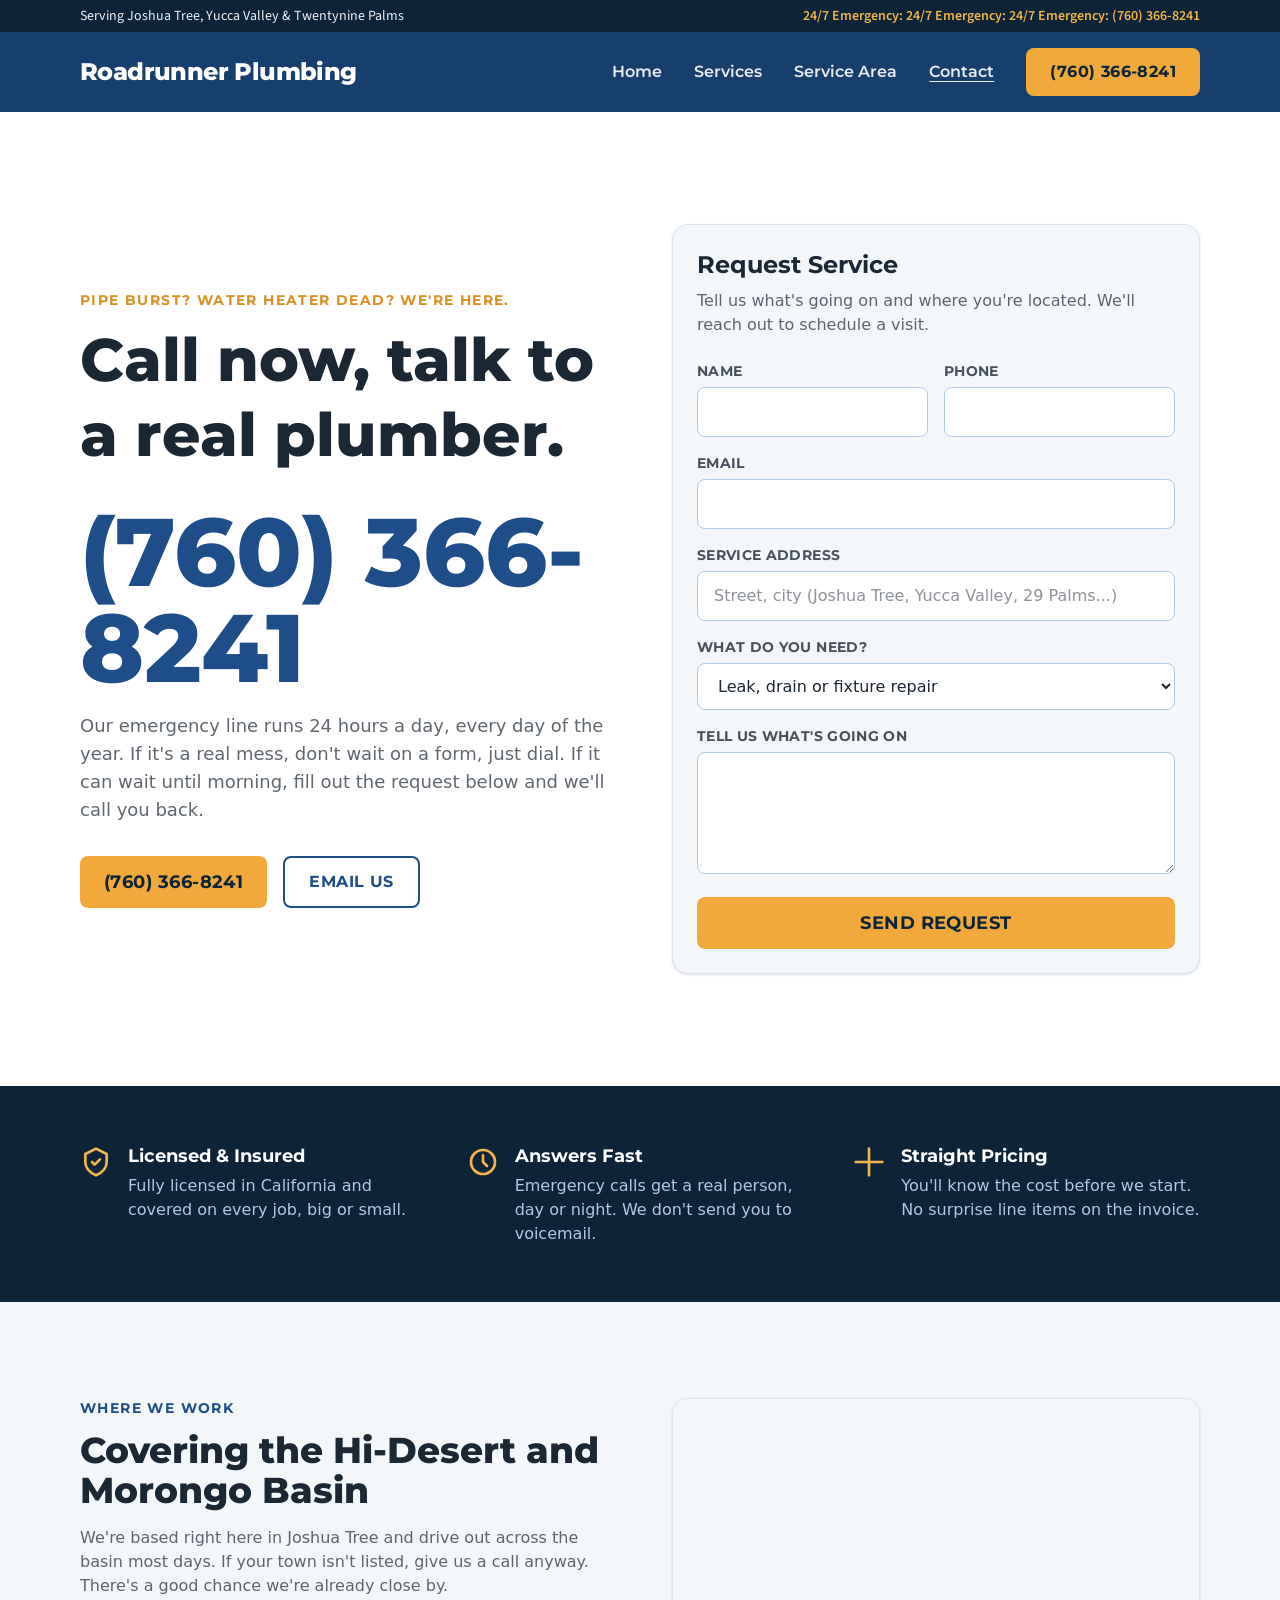
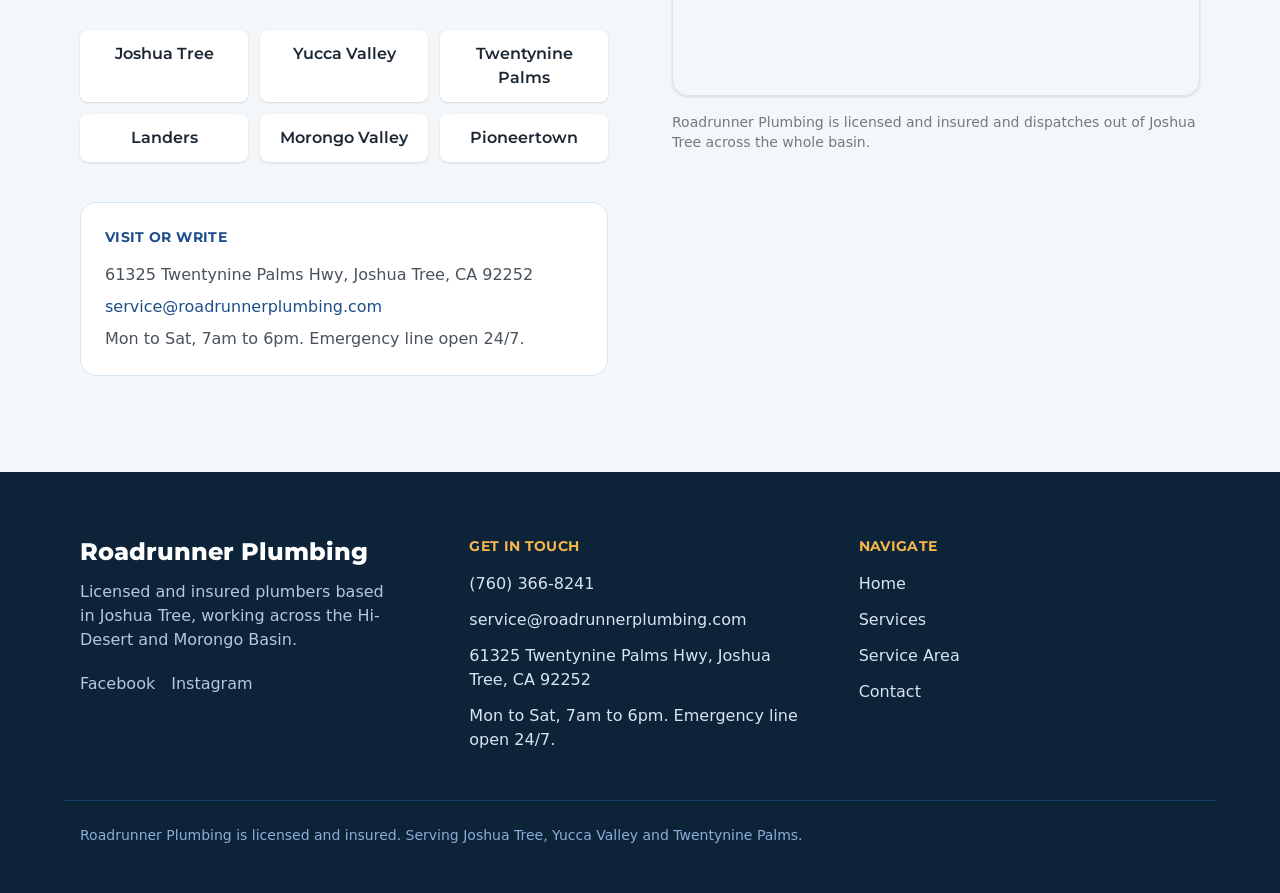
==== commit afffa948: "Update copy on /service-area.html via Tibly" ====
--- a/contact.html
+++ b/contact.html
@@ -31,7 +31,7 @@
   <div class="bg-brand-900 text-brand-50">
     <div class="mx-auto flex max-w-6xl items-center justify-between px-4 py-1.5 text-sm">
       <span>Serving Joshua Tree, Yucca Valley &amp; Twentynine Palms</span>
-      <a class="hidden font-semibold text-accent-400 hover:text-accent-300 sm:inline" data-tibly-field="phone" href="tel:7603668241">24/7 Emergency: 24/7 Emergency: (760) 366-8241</a>
+      <a class="hidden font-semibold text-accent-400 hover:text-accent-300 sm:inline" data-tibly-field="phone" href="tel:7603668241">24/7 Emergency: 24/7 Emergency: 24/7 Emergency: (760) 366-8241</a>
     </div>
   </div>
 
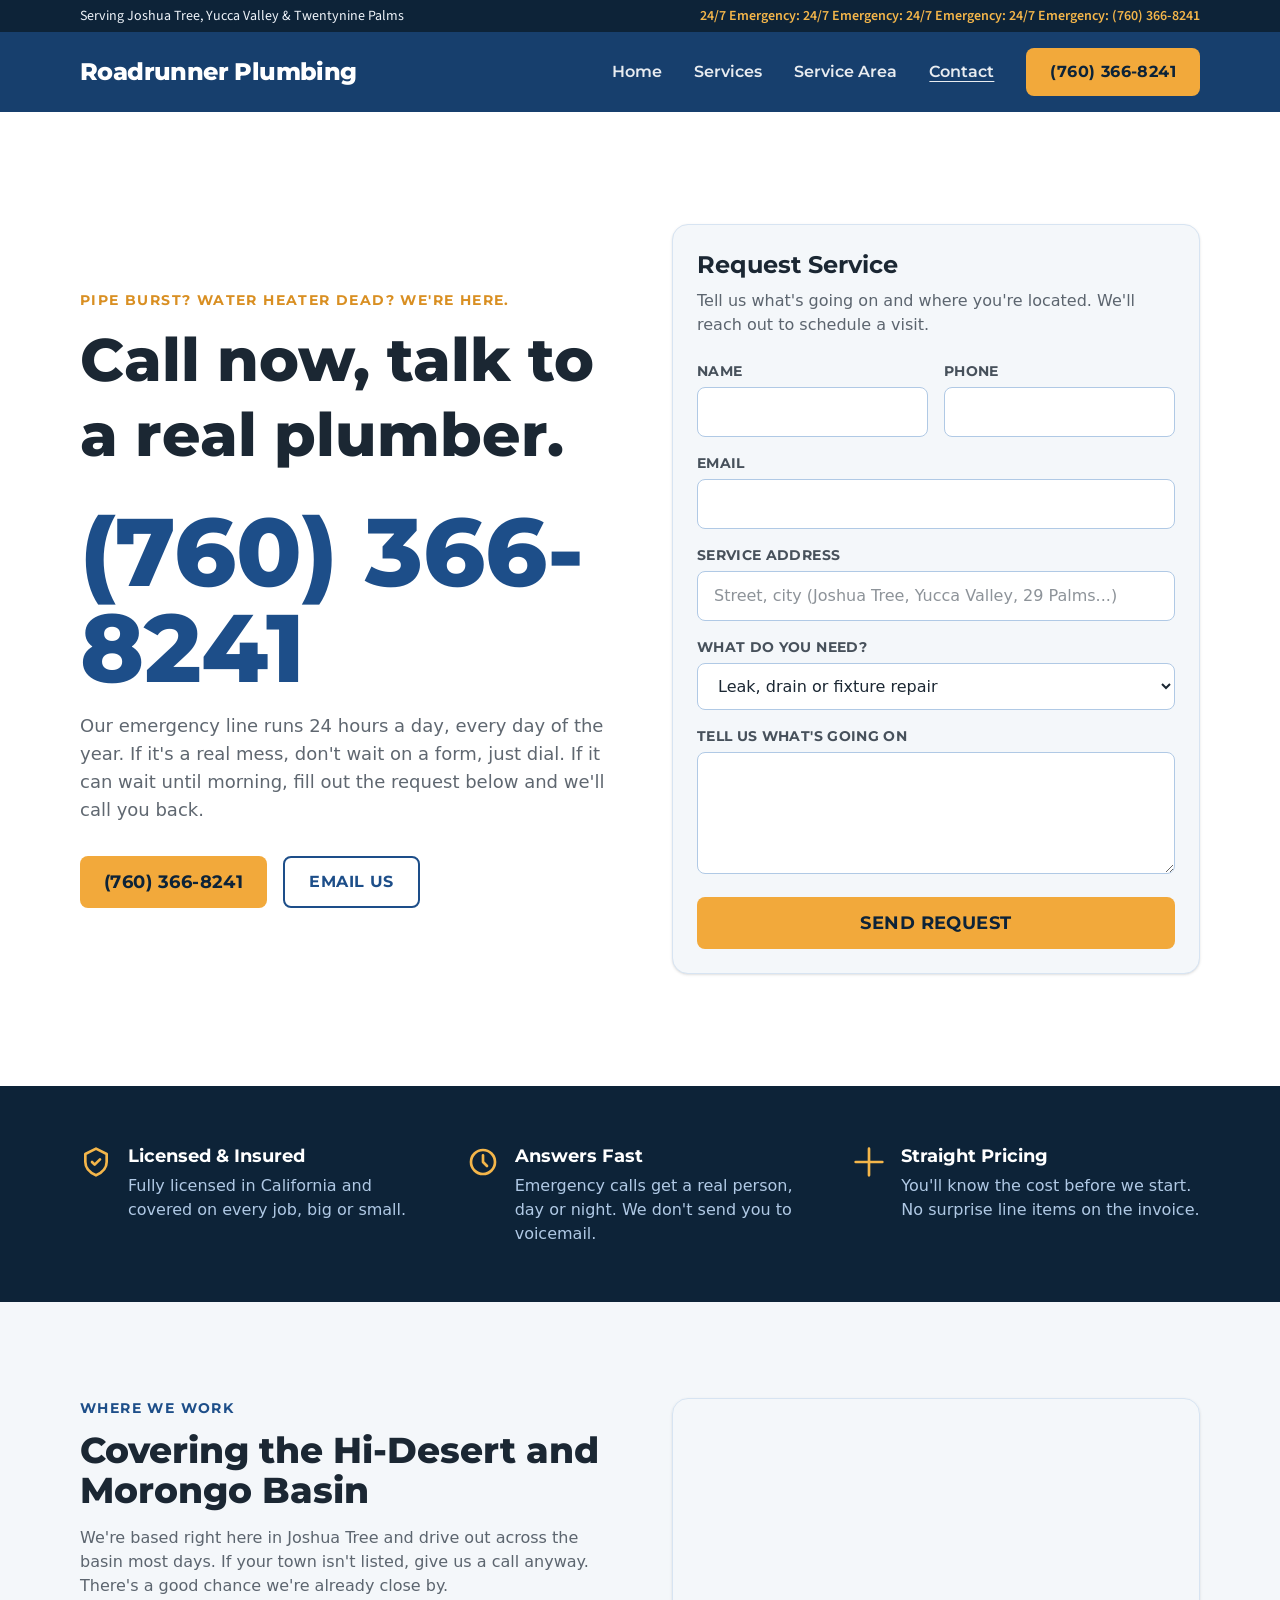
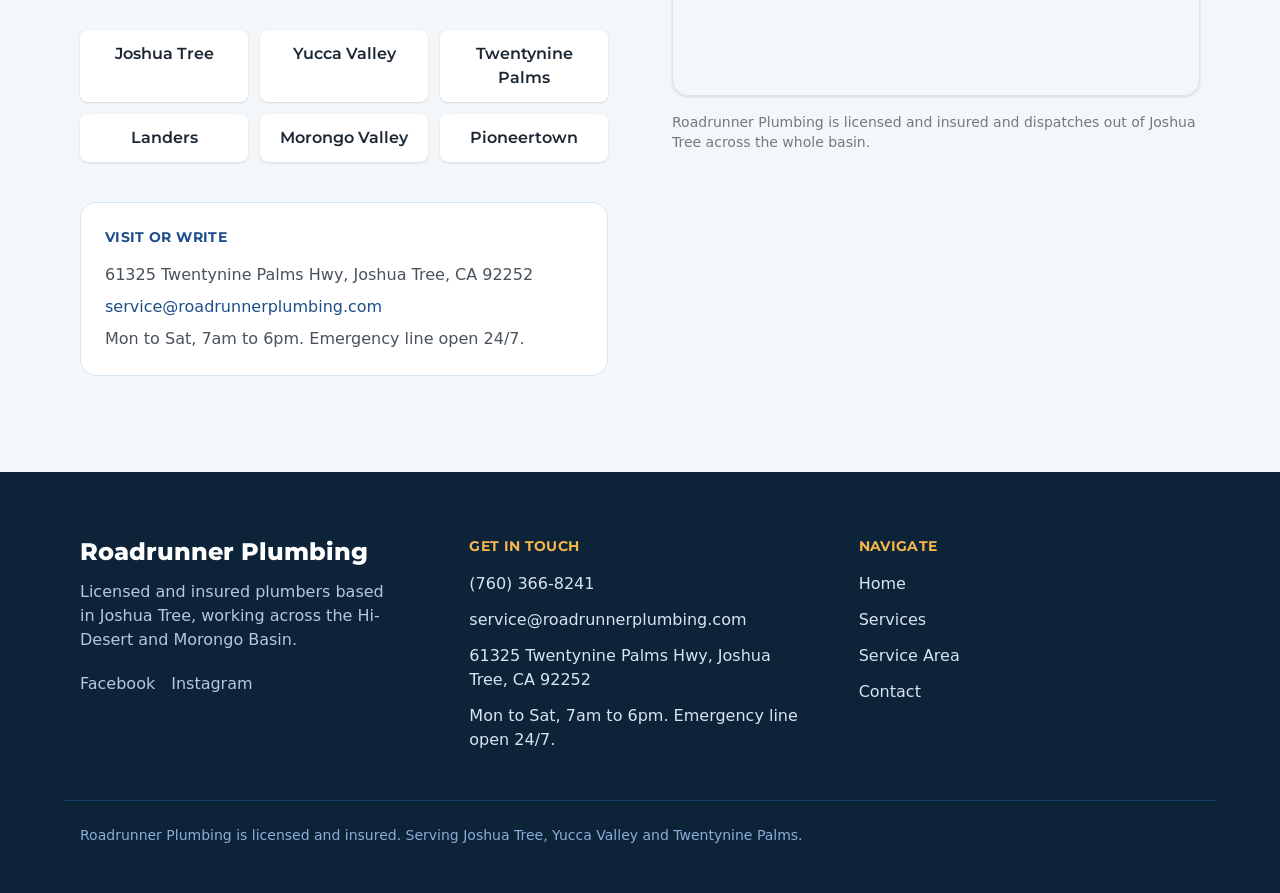
==== commit 3a93ea3a: "Update copy on /contact.html via Tibly" ====
--- a/contact.html
+++ b/contact.html
@@ -31,7 +31,7 @@
   <div class="bg-brand-900 text-brand-50">
     <div class="mx-auto flex max-w-6xl items-center justify-between px-4 py-1.5 text-sm">
       <span>Serving Joshua Tree, Yucca Valley &amp; Twentynine Palms</span>
-      <a class="hidden font-semibold text-accent-400 hover:text-accent-300 sm:inline" data-tibly-field="phone" href="tel:7603668241">24/7 Emergency: 24/7 Emergency: 24/7 Emergency: (760) 366-8241</a>
+      <a class="hidden font-semibold text-accent-400 hover:text-accent-300 sm:inline" data-tibly-field="phone" href="tel:7603668241">24/7 Emergency: 24/7 Emergency: 24/7 Emergency: 24/7 Emergency: (760) 366-8241</a>
     </div>
   </div>
 
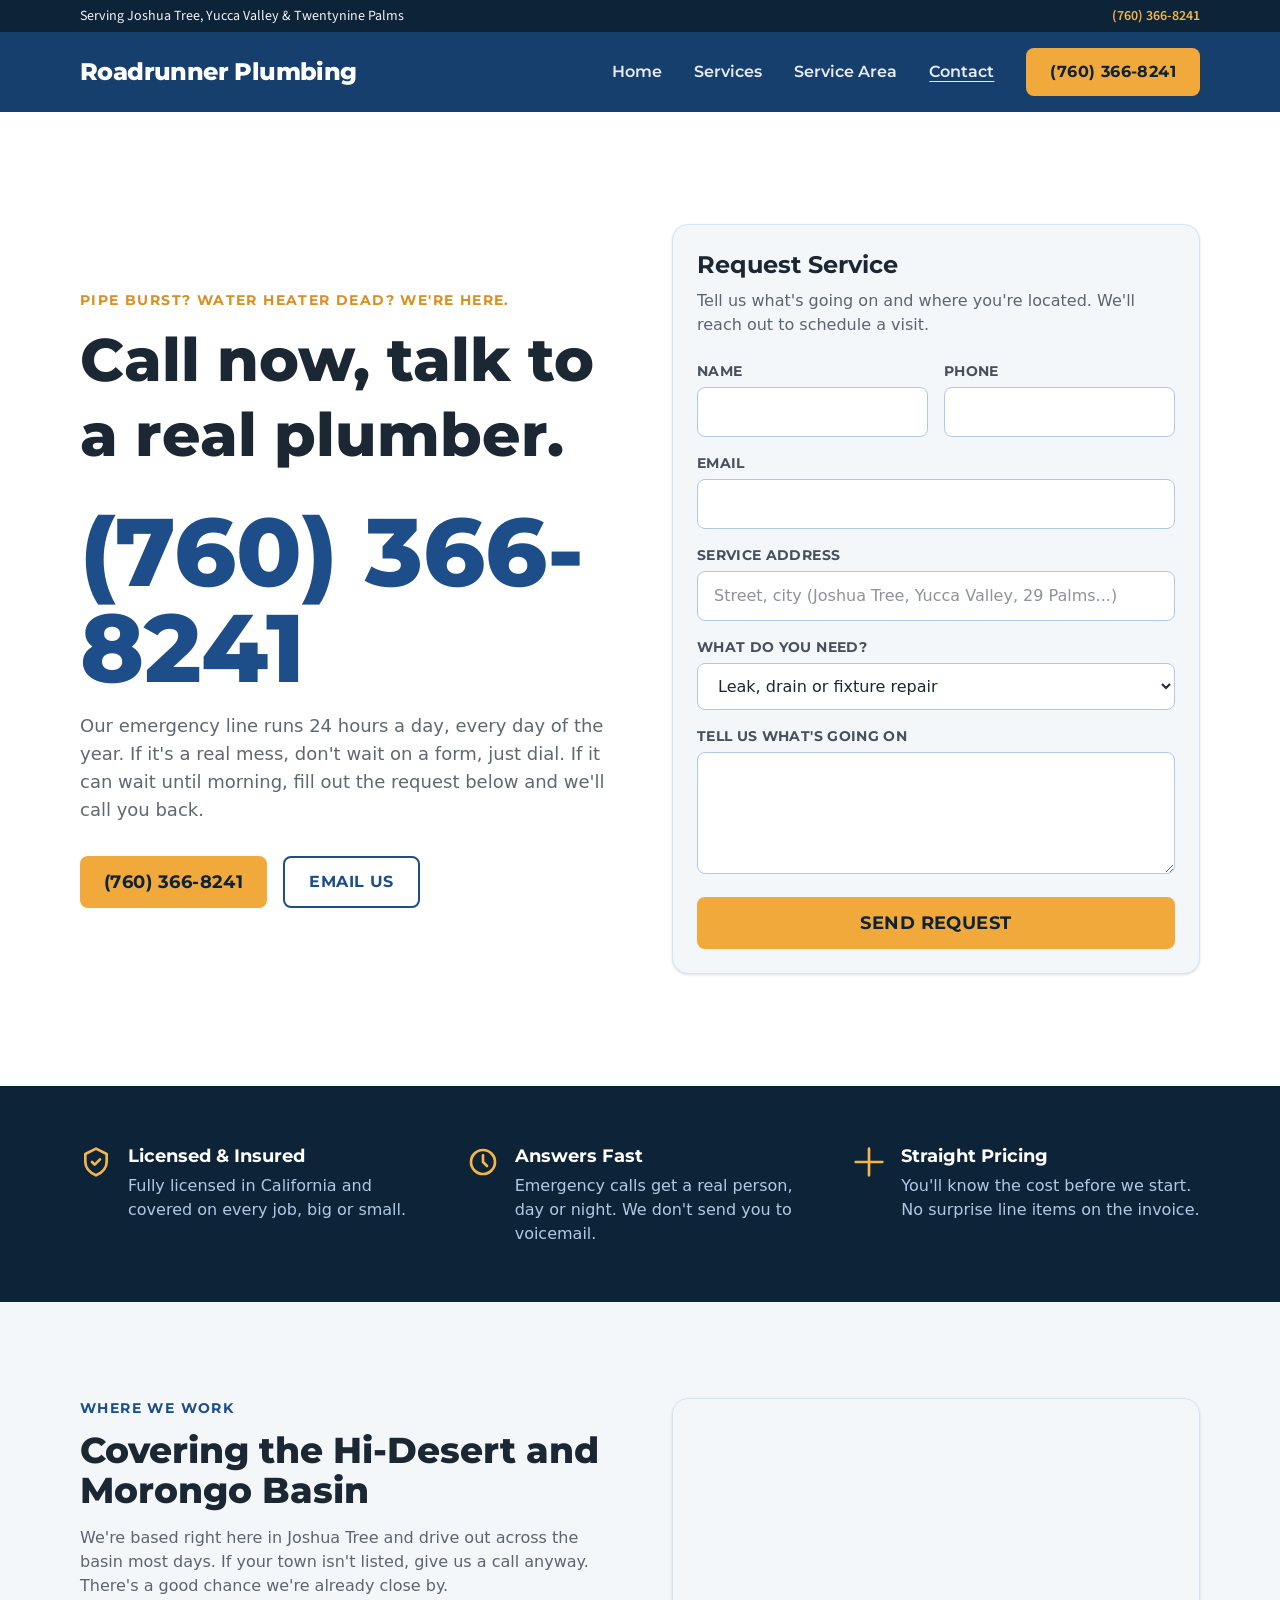
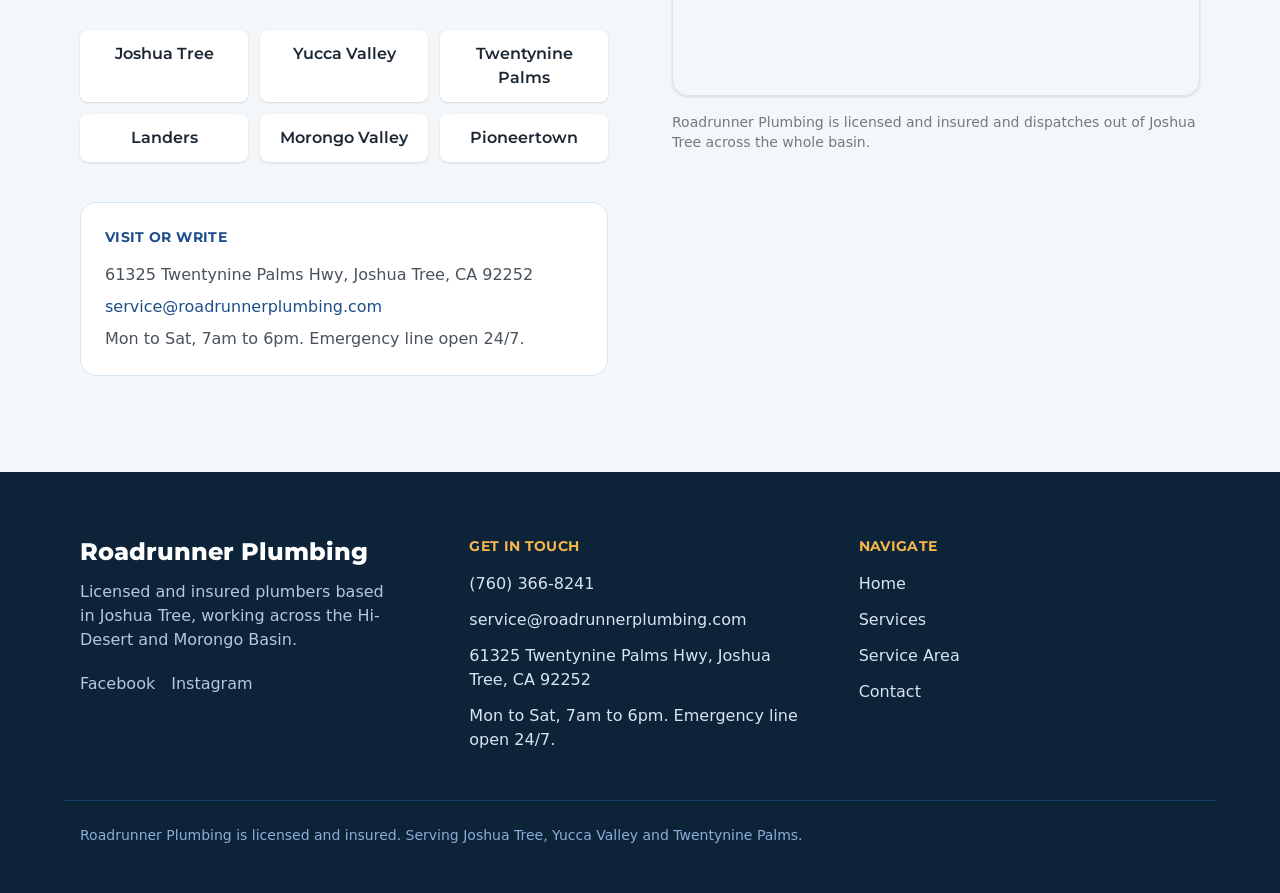
==== commit da8bb123: "Revert stacked label edits on the top bar (sync mis-targeted this file)" ====
--- a/contact.html
+++ b/contact.html
@@ -31,7 +31,7 @@
   <div class="bg-brand-900 text-brand-50">
     <div class="mx-auto flex max-w-6xl items-center justify-between px-4 py-1.5 text-sm">
       <span>Serving Joshua Tree, Yucca Valley &amp; Twentynine Palms</span>
-      <a class="hidden font-semibold text-accent-400 hover:text-accent-300 sm:inline" data-tibly-field="phone" href="tel:7603668241">24/7 Emergency: 24/7 Emergency: 24/7 Emergency: 24/7 Emergency: (760) 366-8241</a>
+      <a class="hidden font-semibold text-accent-400 hover:text-accent-300 sm:inline" data-tibly-field="phone" href="tel:7603668241">(760) 366-8241</a>
     </div>
   </div>
 
